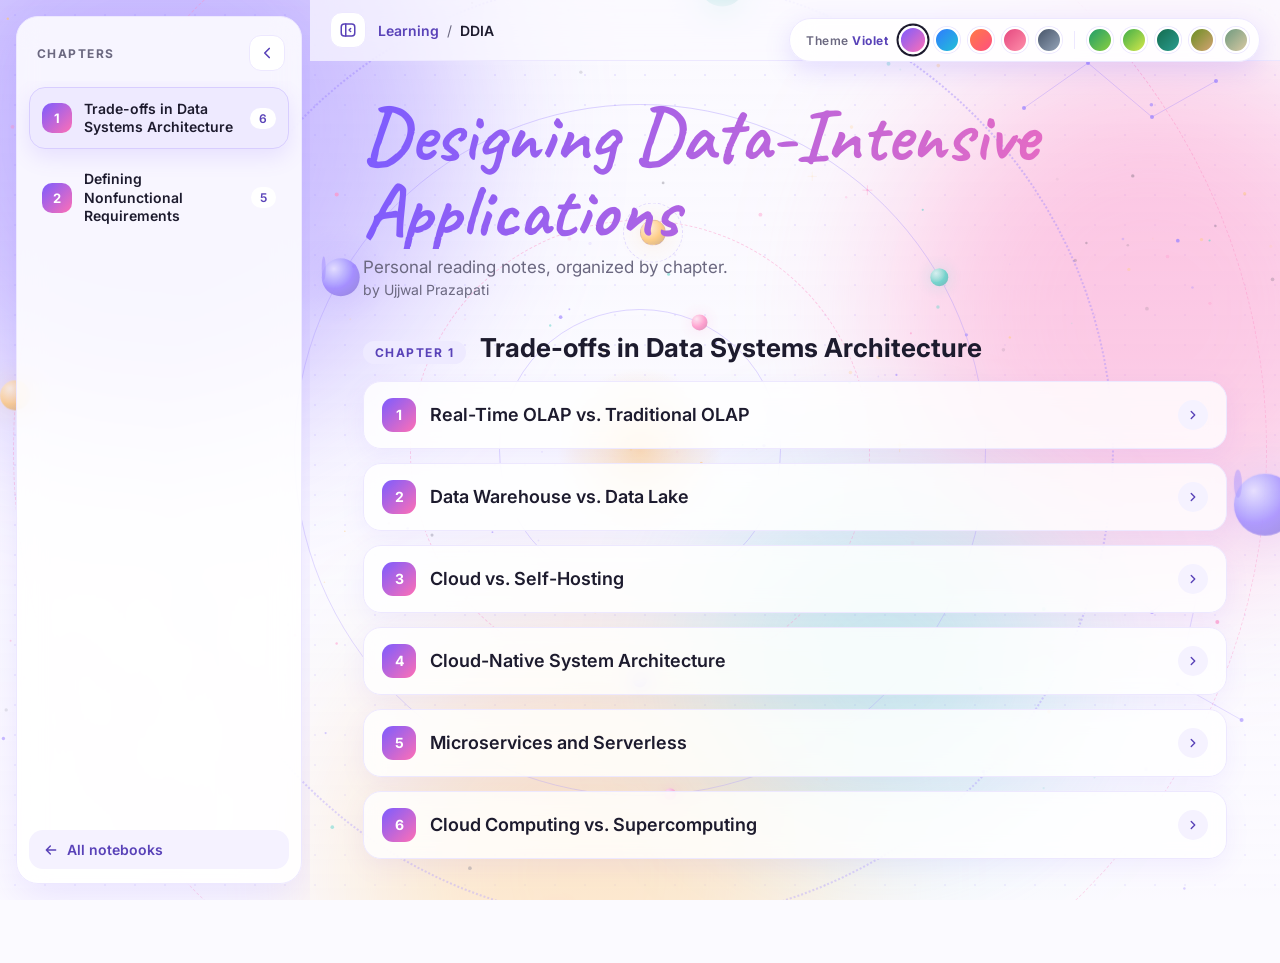
==== docs/ddia/index.html @ b5e95893 "Space background, themed notes pages, collapsible sidebar" ====
<!DOCTYPE html>
<html lang="en" data-theme="violet">
<head>
<meta charset="UTF-8">
<meta name="viewport" content="width=device-width, initial-scale=1">
<meta name="color-scheme" content="light">
<title>Designing Data-Intensive Applications</title>
<link rel="preconnect" href="https://fonts.googleapis.com">
<link rel="preconnect" href="https://fonts.gstatic.com" crossorigin>
<link rel="stylesheet" href="https://fonts.googleapis.com/css2?family=Caveat:wght@700&family=IBM+Plex+Mono:wght@400;500;600&family=Inter:wght@400;500;600;700&family=Kalam:wght@300;400;700&family=Source+Serif+4:wght@400;500;600&family=Space+Grotesk:wght@400;500;600;700&display=swap">
<link rel="stylesheet" href="../assets/shared.css?v=3">
<script src="../assets/shared.js?v=3"></script>
<style>
  /* ---------- layout: collapsible sidebar + content ---------- */
  .app{--sbw:310px;display:grid;grid-template-columns:var(--sbw) minmax(0,1fr);min-height:100vh;
    transition:grid-template-columns .4s cubic-bezier(.2,.8,.2,1)}
  .app.collapsed{--sbw:0px}
  .sidebar{position:sticky;top:0;height:100vh;align-self:start;overflow:hidden;min-width:0;z-index:30}
  .sb-inner{width:310px;height:100%;padding:16px 8px 16px 16px;transition:opacity .25s}
  .app.collapsed .sb-inner{opacity:0}
  .sb-card{height:100%;display:flex;flex-direction:column;border-radius:22px;background:#ffffffd9;backdrop-filter:blur(14px);
    border:1px solid var(--line);box-shadow:0 14px 40px color-mix(in srgb,var(--a1) 14%,transparent);overflow:hidden}
  .sb-head{display:flex;align-items:center;justify-content:space-between;padding:18px 16px 10px 20px}
  .sb-title{font-size:12px;font-weight:700;letter-spacing:.12em;text-transform:uppercase;color:var(--muted)}
  .icon-btn{display:grid;place-items:center;width:36px;height:36px;border-radius:12px;border:1px solid var(--line);background:#fff;
    color:var(--a1-ink);cursor:pointer;transition:transform .2s,box-shadow .2s,background .2s}
  .icon-btn:hover{background:var(--tint);box-shadow:0 6px 16px color-mix(in srgb,var(--a1) 20%,transparent)}
  .icon-btn:active{transform:scale(.92)}
  .icon-btn:focus-visible{outline:3px solid var(--a1);outline-offset:2px}
  .icon-btn svg{width:18px;height:18px;transition:transform .35s}
  .app.collapsed #sbToggle svg{transform:scaleX(-1)}

  .chapter-nav{display:flex;flex-direction:column;gap:8px;padding:6px 12px;overflow-y:auto;flex:1}
  .chapter-link{display:flex;align-items:center;gap:12px;width:100%;text-align:left;font:inherit;padding:12px;border-radius:16px;cursor:pointer;
    border:1px solid transparent;background:transparent;color:var(--ink);transition:background .2s,transform .2s,border-color .2s,box-shadow .2s}
  .chapter-link:hover{background:var(--tint);transform:translateX(4px)}
  .chapter-link:focus-visible{outline:3px solid var(--a1);outline-offset:2px}
  .chapter-link.active{background:var(--tint2);border-color:color-mix(in srgb,var(--a1) 30%,white);
    box-shadow:0 8px 22px color-mix(in srgb,var(--a1) 14%,transparent)}
  .chapter-link .num{flex:none;width:30px;height:30px;border-radius:10px;display:grid;place-items:center;font-weight:700;font-size:13px;color:#fff;
    background:linear-gradient(135deg,var(--a1),var(--a2))}
  .chapter-link .name{flex:1;font-size:14px;font-weight:600;line-height:1.3}
  .chapter-link .count{flex:none;font-size:12px;font-weight:600;color:var(--a1-ink);background:#fff;border-radius:999px;padding:3px 9px}
  .home-link{display:flex;align-items:center;gap:8px;margin:8px 12px 14px;padding:11px 14px;border-radius:14px;text-decoration:none;
    font-size:14px;font-weight:600;color:var(--a1-ink);background:var(--tint);transition:background .2s,transform .2s}
  .home-link:hover{background:var(--tint2);transform:translateX(-3px)}
  .home-link svg{width:16px;height:16px}

  .content{min-width:0}
  .topbar{position:sticky;top:0;z-index:10;display:flex;align-items:center;gap:12px;padding:12px 20px;
    background:color-mix(in srgb,var(--bg) 70%,transparent);backdrop-filter:blur(12px);border-bottom:1px solid var(--line)}
  .crumbs{display:flex;align-items:center;gap:8px;font-size:14px;color:var(--muted)}
  .crumbs a{color:var(--a1-ink);font-weight:600;text-decoration:none}
  .crumbs a:hover{text-decoration:underline}
  .crumbs b{color:var(--ink);font-weight:600}

  .page{max-width:920px;margin:0 auto;padding:36px 28px 90px}
  .head h1{font-family:Caveat,cursive;font-weight:700;font-size:clamp(44px,6.4vw,76px);line-height:1;margin:0 0 8px;
    background:linear-gradient(100deg,var(--a1),var(--a2),var(--a3),var(--a1));background-size:300% 100%;
    -webkit-background-clip:text;background-clip:text;color:transparent;animation:shine 8s linear infinite}
  @keyframes shine{to{background-position:300% 0}}
  .head p{color:var(--muted);font-size:17px}
  .head .by{margin-top:4px;font-size:14px}

  /* ---------- chapters and notes ---------- */
  .chapter-panel{display:none}
  .chapter-panel.active{display:block;animation:rise .5s cubic-bezier(.2,.8,.2,1)}
  @keyframes rise{from{opacity:0;transform:translateY(16px)}}
  .chapter-head{display:flex;align-items:baseline;flex-wrap:wrap;gap:6px 14px;margin:34px 0 16px}
  .kicker{font-size:12px;font-weight:700;letter-spacing:.12em;text-transform:uppercase;color:var(--a1-ink);
    background:var(--tint2);border-radius:999px;padding:4px 12px}
  .chapter-head h2{font-size:clamp(20px,3vw,26px);line-height:1.25}
  .note{margin-bottom:14px}
  .note-toggle{display:flex;align-items:center;gap:14px;width:100%;text-align:left;font:inherit;padding:16px 18px;cursor:pointer;
    border-radius:18px;border:1px solid var(--line);background:var(--card);backdrop-filter:blur(10px);color:var(--ink);
    box-shadow:0 8px 24px color-mix(in srgb,var(--a1) 8%,transparent);
    transition:transform .25s cubic-bezier(.2,.8,.2,1),box-shadow .25s,border-color .25s}
  .note-toggle:hover{transform:translateY(-3px);border-color:color-mix(in srgb,var(--a1) 38%,white);
    box-shadow:0 18px 40px color-mix(in srgb,var(--a1) 18%,transparent)}
  .note-toggle:focus-visible{outline:3px solid var(--a1);outline-offset:3px}
  .note.expanded .note-toggle{border-color:color-mix(in srgb,var(--a1) 45%,white)}
  .note-num{flex:none;width:34px;height:34px;border-radius:11px;display:grid;place-items:center;font-weight:700;font-size:14px;color:#fff;
    background:linear-gradient(135deg,var(--a1),var(--a2));transition:transform .35s}
  .note-toggle:hover .note-num{transform:rotate(-8deg) scale(1.08)}
  .note-label{flex:1;font-size:18px;font-weight:600;line-height:1.3}
  .chev{flex:none;display:grid;place-items:center;width:30px;height:30px;border-radius:50%;background:var(--tint);color:var(--a1-ink);transition:transform .35s,background .2s}
  .chev svg{width:14px;height:14px}
  .note.expanded .chev{transform:rotate(90deg);background:var(--tint2)}

  .note-wrap{display:grid;grid-template-rows:0fr;transition:grid-template-rows .45s cubic-bezier(.2,.8,.2,1)}
  .note.expanded .note-wrap{grid-template-rows:1fr}
  .note-inner{overflow:hidden;min-height:0;visibility:hidden;transition:visibility 0s linear .45s}
  .note.expanded .note-inner{visibility:visible;transition-delay:0s}
  .note-host{margin:12px 2px 6px;border-radius:18px;overflow:hidden;border:1px solid var(--line);
    box-shadow:0 18px 44px color-mix(in srgb,var(--a1) 14%,transparent);
    /* the notes read these; outer values override each note's own :host defaults */
    --note-paper:color-mix(in srgb,var(--a1) 4%,#fffdf8);
    --note-rule:color-mix(in srgb,var(--a1) 13%,#fff);
    --note-heading:var(--a1-ink);
    --paper:var(--note-paper);--card:#fff;--ink:#1d1b2e;--ink-soft:#6b6880;
    --rule:color-mix(in srgb,var(--a1) 20%,#fff);--grid:color-mix(in srgb,var(--a1) 10%,#fff);--code-bg:color-mix(in srgb,var(--a1) 7%,#fff)}
  .state{color:var(--muted);padding:26px;text-align:center;font-size:14px}

  /* ---------- small screens: sidebar becomes a drawer ---------- */
  .backdrop{display:none}
  @media (max-width:860px){
    .app{grid-template-columns:minmax(0,1fr)}
    .sidebar{position:fixed;left:0;top:0;width:min(310px,88vw);transform:translateX(0);transition:transform .35s cubic-bezier(.2,.8,.2,1)}
    .sb-inner{width:100%}
    .app.collapsed .sidebar{transform:translateX(-105%)}
    .app.collapsed .sb-inner{opacity:1}
    .backdrop{display:block;position:fixed;inset:0;z-index:25;background:#1d1b2e44;backdrop-filter:blur(2px);opacity:0;pointer-events:none;transition:opacity .3s}
    .app:not(.collapsed) ~ .backdrop{opacity:1;pointer-events:auto}
    .page{padding:26px 16px 80px}
  }
  @media (max-width:520px){.content{padding-top:92px}}
</style>
</head>
<body>
<div class="app collapsed" id="app">
  <aside class="sidebar" id="sidebar" aria-label="Chapters">
    <div class="sb-inner">
      <div class="sb-card">
        <div class="sb-head">
          <span class="sb-title">Chapters</span>
          <button type="button" class="icon-btn" id="sbClose" aria-label="Collapse sidebar" title="Collapse sidebar">
            <svg viewBox="0 0 24 24" fill="none" stroke="currentColor" stroke-width="2.2" stroke-linecap="round" stroke-linejoin="round" aria-hidden="true"><path d="M15 6l-6 6 6 6"/></svg>
          </button>
        </div>
        <nav class="chapter-nav" id="chapterNav" aria-label="Chapter list"></nav>
        <a class="home-link" href="../">
          <svg viewBox="0 0 24 24" fill="none" stroke="currentColor" stroke-width="2.2" stroke-linecap="round" stroke-linejoin="round" aria-hidden="true"><path d="M19 12H5M11 6l-6 6 6 6"/></svg>
          All notebooks
        </a>
      </div>
    </div>
  </aside>

  <div class="content">
    <div class="topbar">
      <button type="button" class="icon-btn" id="sbToggle" aria-controls="sidebar" aria-expanded="false" aria-label="Toggle chapters sidebar" title="Toggle sidebar ( [ )">
        <svg viewBox="0 0 24 24" fill="none" stroke="currentColor" stroke-width="2" stroke-linecap="round" stroke-linejoin="round" aria-hidden="true"><rect x="3" y="4" width="18" height="16" rx="4"/><path d="M9 4v16"/><path d="M15.5 10l-2 2 2 2"/></svg>
      </button>
      <div class="crumbs"><a href="../">Learning</a><span aria-hidden="true">/</span><b>DDIA</b></div>
    </div>
    <div class="page">
      <header class="head">
        <h1 id="bookTitle">Designing Data-Intensive Applications</h1>
        <p id="bookSub"></p>
        <p class="by" id="bookBy"></p>
      </header>
      <main id="panels"><div class="state">Loading notes...</div></main>
    </div>
  </div>
  <div class="backdrop" id="backdrop"></div>
</div>

<script>
  var $ = function (id) { return document.getElementById(id); };
  var app = $('app'), sidebar = $('sidebar'), toggleBtn = $('sbToggle');
  var mobile = window.matchMedia('(max-width: 860px)');

  // ---- Sidebar open / close ----
  function setCollapsed(c, persist) {
    app.classList.toggle('collapsed', c);
    toggleBtn.setAttribute('aria-expanded', String(!c));
    sidebar.inert = c;
    if (persist && !mobile.matches) { try { localStorage.setItem('ddia-sidebar', c ? 'closed' : 'open'); } catch (e) {} }
  }
  function initSidebar() {
    var saved = null; try { saved = localStorage.getItem('ddia-sidebar'); } catch (e) {}
    setCollapsed(mobile.matches ? true : saved === 'closed', false);
  }
  toggleBtn.addEventListener('click', function () { setCollapsed(!app.classList.contains('collapsed'), true); });
  $('sbClose').addEventListener('click', function () { setCollapsed(true, true); toggleBtn.focus(); });
  $('backdrop').addEventListener('click', function () { setCollapsed(true, false); });
  document.addEventListener('keydown', function (e) {
    var tag = (e.target.tagName || '').toLowerCase();
    if (tag === 'input' || tag === 'textarea') return;
    if (e.key === '[') setCollapsed(!app.classList.contains('collapsed'), true);
    if (e.key === 'Escape' && mobile.matches) setCollapsed(true, false);
  });
  (mobile.addEventListener ? mobile.addEventListener('change', initSidebar) : mobile.addListener(initSidebar));
  initSidebar();

  // ---- Build the page from notes.json ----
  var CHEV = '<svg viewBox="0 0 24 24" fill="none" stroke="currentColor" stroke-width="2.4" stroke-linecap="round" stroke-linejoin="round" aria-hidden="true"><path d="M9 6l6 6-6 6"/></svg>';
  function esc(s) { return String(s).replace(/[&<>"]/g, function (c) { return { '&': '&amp;', '<': '&lt;', '>': '&gt;', '"': '&quot;' }[c]; }); }

  function loadNote(host, file) {
    if (host.dataset.loaded) return;
    host.dataset.loaded = '1';
    host.innerHTML = '<div class="state">Loading...</div>';
    fetch(file).then(function (r) { if (!r.ok) throw 0; return r.text(); }).then(function (html) {
      host.innerHTML = '';
      var root = host.attachShadow ? host.attachShadow({ mode: 'open' }) : host;
      root.innerHTML = html;
    }).catch(function () { host.dataset.loaded = ''; host.innerHTML = '<div class="state">Could not load this note. Please try again.</div>'; });
  }

  function showChapter(ci) {
    document.querySelectorAll('.chapter-link').forEach(function (l) { l.classList.toggle('active', l.dataset.chapter === String(ci)); });
    document.querySelectorAll('.chapter-panel').forEach(function (p) { p.classList.toggle('active', p.dataset.chapter === String(ci)); });
  }
  function setExpanded(section, on) {
    section.classList.toggle('expanded', on);
    var btn = section.querySelector('.note-toggle');
    btn.setAttribute('aria-expanded', String(on));
    if (on) loadNote(section.querySelector('.note-host'), section.dataset.file);
  }

  fetch('notes.json').then(function (r) { return r.json(); }).then(function (data) {
    $('bookTitle').textContent = data.title;
    $('bookSub').textContent = data.subtitle || '';
    $('bookBy').textContent = data.byline || '';
    document.title = data.title;

    var nav = '', panels = '', gi = 0;
    data.chapters.forEach(function (ch, ci) {
      var m = ch.title.match(/^Chapter\s+(\d+)\.?\s*(.*)$/i);
      var numLabel = m ? m[1] : String(ci + 1), name = m ? m[2] : ch.title;
      nav += '<button type="button" class="chapter-link' + (ci === 0 ? ' active' : '') + '" data-chapter="' + ci + '">' +
             '<span class="num">' + esc(numLabel) + '</span><span class="name">' + esc(name) + '</span>' +
             '<span class="count">' + ch.notes.length + '</span></button>';
      panels += '<section class="chapter-panel' + (ci === 0 ? ' active' : '') + '" data-chapter="' + ci + '">' +
                '<div class="chapter-head"><span class="kicker">Chapter ' + esc(numLabel) + '</span><h2>' + esc(name) + '</h2></div>';
      ch.notes.forEach(function (n, ni) {
        panels += '<section class="note" id="n' + gi + '" data-file="' + esc(n.file) + '" data-chapter="' + ci + '">' +
          '<button type="button" class="note-toggle" aria-expanded="false" aria-controls="wrap' + gi + '">' +
          '<span class="note-num">' + (ni + 1) + '</span><span class="note-label">' + esc(n.title) + '</span>' +
          '<span class="chev">' + CHEV + '</span></button>' +
          '<div class="note-wrap" id="wrap' + gi + '"><div class="note-inner"><div class="note-host"></div></div></div></section>';
        gi++;
      });
      panels += '</section>';
    });
    $('chapterNav').innerHTML = nav;
    $('panels').innerHTML = panels;

    document.querySelectorAll('.chapter-link').forEach(function (l) {
      l.addEventListener('click', function () {
        showChapter(l.dataset.chapter);
        window.scrollTo({ top: 0, behavior: 'smooth' });
        if (mobile.matches) setCollapsed(true, false);
      });
    });
    document.querySelectorAll('.note').forEach(function (section) {
      section.querySelector('.note-toggle').addEventListener('click', function () {
        var on = !section.classList.contains('expanded');
        setExpanded(section, on);
        if (on && history.replaceState) history.replaceState(null, '', '#' + section.id);
      });
    });

    // open a note from the URL, e.g. ddia/#n3
    var target = location.hash && document.getElementById(location.hash.slice(1));
    if (target && target.classList.contains('note')) {
      showChapter(target.dataset.chapter);
      setExpanded(target, true);
      setTimeout(function () { target.scrollIntoView({ behavior: 'smooth', block: 'start' }); }, 350);
    }
  }).catch(function () {
    $('panels').innerHTML = '<div class="state">Could not load the notes list. Please refresh.</div>';
  });
</script>
</body>
</html>
---- docs/assets/shared.css ----
/* Shared by the landing page and the notes pages: themes, space background, theme picker. */

/* The four theme colors are registered so changing them animates smoothly */
@property --a1{syntax:'<color>';inherits:true;initial-value:#7c5cff}
@property --a2{syntax:'<color>';inherits:true;initial-value:#ff6fb5}
@property --a3{syntax:'<color>';inherits:true;initial-value:#ffb84d}
@property --a4{syntax:'<color>';inherits:true;initial-value:#2ec4b6}

:root{
  color-scheme: light;
  --a1:#7c5cff; --a2:#ff6fb5; --a3:#ffb84d; --a4:#2ec4b6;
  transition:--a1 .45s ease,--a2 .45s ease,--a3 .45s ease,--a4 .45s ease;
}
html[data-theme="ocean"]   {--a1:#2f7bff;--a2:#22c1d6;--a3:#7c8cff;--a4:#5ee0b0}
html[data-theme="sunset"]  {--a1:#ff7a45;--a2:#ff4f81;--a3:#ffc233;--a4:#b86bff}
html[data-theme="rose"]    {--a1:#e5487f;--a2:#ff8fab;--a3:#a855f7;--a4:#ffb347}
html[data-theme="graphite"]{--a1:#475569;--a2:#94a3b8;--a3:#64748b;--a4:#cbd5e1}
/* nature greens */
html[data-theme="forest"]  {--a1:#1f9d6b;--a2:#8bcf3f;--a3:#17b3a3;--a4:#f2b84b}
html[data-theme="meadow"]  {--a1:#3fae49;--a2:#a8d93f;--a3:#ffd94d;--a4:#6bd1c0}
html[data-theme="pine"]    {--a1:#146c4f;--a2:#2a9d8f;--a3:#7fb069;--a4:#c9a86a}
html[data-theme="moss"]    {--a1:#6b8e23;--a2:#b5c94a;--a3:#d4a373;--a4:#7fb685}
html[data-theme="sage"]    {--a1:#6f9a7f;--a2:#a8c3a0;--a3:#d9c9a3;--a4:#8fb8b0}

:root{
  --ink:#1d1b2e; --muted:#6b6880;
  --a1-ink:color-mix(in srgb,var(--a1) 72%,black);
  --bg:color-mix(in srgb,var(--a1) 3%,white);
  --line:color-mix(in srgb,var(--a1) 14%,white);
  --tint:color-mix(in srgb,var(--a1) 8%,white);
  --tint2:color-mix(in srgb,var(--a1) 13%,white);
  --card:#ffffffcc;
}
*{box-sizing:border-box;margin:0}
html{scroll-behavior:smooth}
body{font-family:Inter,system-ui,sans-serif;color:var(--ink);background:var(--bg);min-height:100vh;overflow-x:hidden;position:relative}

/* ---------- space background ---------- */
.space{position:fixed;inset:0;z-index:-1;overflow:hidden;pointer-events:none;
  background-image:radial-gradient(color-mix(in srgb,var(--a1) 18%,white) 1px,transparent 1px);background-size:30px 30px}
.space .blob{position:absolute;border-radius:50%;filter:blur(80px);opacity:.5;will-change:transform}
.space .b1{width:48vw;height:48vw;left:-12vw;top:-14vw;background:var(--a1);animation:drift1 20s ease-in-out infinite alternate}
.space .b2{width:40vw;height:40vw;right:-10vw;top:6vh;background:var(--a2);animation:drift2 24s ease-in-out infinite alternate}
.space .b3{width:36vw;height:36vw;left:28vw;bottom:-16vw;background:var(--a3);animation:drift3 22s ease-in-out infinite alternate}
.space .b4{width:26vw;height:26vw;right:18vw;bottom:8vh;background:var(--a4);opacity:.38;animation:drift1 27s ease-in-out infinite alternate-reverse}
@keyframes drift1{to{transform:translate(8vw,6vh) scale(1.15)}}
@keyframes drift2{to{transform:translate(-9vw,10vh) scale(.9)}}
@keyframes drift3{to{transform:translate(-6vw,-9vh) scale(1.2)}}
.space .veil{position:absolute;inset:0;background:linear-gradient(color-mix(in srgb,var(--bg) 22%,transparent),color-mix(in srgb,var(--bg) 46%,transparent))}
.space canvas{position:absolute;inset:0;width:100%;height:100%}

/* big orbiting solar system, centered behind the page */
.cosmos{--s:max(100vw,100vh);position:absolute;left:50%;top:50%;width:var(--s);height:var(--s);
  margin:calc(var(--s)/-2) 0 0 calc(var(--s)/-2);will-change:transform}
.cosmos *{position:absolute}
.cosmos .sun{left:50%;top:50%;width:calc(var(--s)*.13);height:calc(var(--s)*.13);margin:calc(var(--s)*-.065);border-radius:50%;
  background:radial-gradient(circle,color-mix(in srgb,var(--a3) 65%,white) 0,color-mix(in srgb,var(--a3) 30%,transparent) 30%,transparent 70%);
  animation:breathe 8s ease-in-out infinite}
.cosmos .sun::after{content:"";left:36%;top:36%;width:28%;height:28%;border-radius:50%;
  background:radial-gradient(circle at 35% 30%,#fff,var(--a3) 55%,var(--a2));box-shadow:0 0 40px color-mix(in srgb,var(--a3) 70%,transparent)}
@keyframes breathe{50%{transform:scale(1.14);opacity:.8}}
@keyframes spin{to{transform:rotate(360deg)}}

.cosmos .ring{--rad:calc(var(--s)*var(--k));left:50%;top:50%;width:calc(var(--rad)*2);height:calc(var(--rad)*2);
  margin:calc(var(--rad)*-1) 0 0 calc(var(--rad)*-1);border-radius:50%;
  border:1.5px solid color-mix(in srgb,var(--a1) 34%,transparent);animation:spin var(--dur) linear infinite}
.cosmos .ring.dash{border-style:dashed;border-color:color-mix(in srgb,var(--a2) 48%,transparent)}
.cosmos .ring.dots{border-style:dotted;border-width:2px;border-color:color-mix(in srgb,var(--a1) 42%,transparent)}
.cosmos .ring.rev{animation-direction:reverse}

.cosmos .n{left:50%;top:50%;width:0;height:0;transform:rotate(var(--a)) translateY(calc(var(--rad)*-1))}
.cosmos .pl{left:calc(var(--sz)/-2);top:calc(var(--sz)/-2);width:var(--sz);height:var(--sz);border-radius:50%;
  rotate:calc(var(--a)*-1);animation:spin var(--dur) linear infinite reverse;
  background:radial-gradient(circle at 32% 28%,color-mix(in srgb,var(--c) 28%,#fff) 0,var(--c) 52%,color-mix(in srgb,var(--c) 68%,#2a2540) 100%);
  box-shadow:0 0 calc(var(--sz)*.9) color-mix(in srgb,var(--c) 32%,transparent);opacity:.92}
.cosmos .ring.rev .pl{animation-direction:normal}
.cosmos .pl.sat::after{content:"";left:-55%;top:32%;width:210%;height:36%;border-radius:50%;rotate:-18deg;
  border:max(2px,calc(var(--sz)*.07)) solid color-mix(in srgb,var(--c) 50%,transparent)}
.cosmos .pl.hollow{background:transparent;box-shadow:none;border:2px solid color-mix(in srgb,var(--c) 70%,transparent);opacity:.8}
.cosmos .moon{inset:-75%;border-radius:50%;border:1px dashed color-mix(in srgb,var(--a1) 30%,transparent);animation:spin 11s linear infinite}
.cosmos .moon::after{content:"";left:50%;top:0;width:calc(var(--sz)*.3);height:calc(var(--sz)*.3);margin:calc(var(--sz)*-.15) 0 0 calc(var(--sz)*-.15);
  border-radius:50%;background:var(--a1);box-shadow:0 0 12px color-mix(in srgb,var(--a1) 60%,transparent)}

/* ---------- theme picker ---------- */
.themes{position:fixed;top:18px;right:20px;z-index:40;display:flex;align-items:center;gap:12px;padding:8px 10px 8px 16px;
  background:#ffffffd9;backdrop-filter:blur(12px);border:1px solid var(--line);border-radius:999px;
  box-shadow:0 8px 26px color-mix(in srgb,var(--a1) 18%,transparent);animation:slideDown .8s cubic-bezier(.2,.8,.2,1) both .2s}
@keyframes slideDown{from{opacity:0;transform:translateY(-18px)}}
.themes-label{font-size:12px;font-weight:600;color:var(--muted);letter-spacing:.04em;min-width:58px}
.themes-label b{color:var(--a1-ink);font-weight:700}
.swatches{display:flex;align-items:center;gap:8px}
.sw-sep{width:1px;height:18px;background:var(--line);margin:0 4px}
.swatch{--s1:#7c5cff;--s2:#ff6fb5;width:26px;height:26px;border-radius:50%;border:2px solid #fff;cursor:pointer;padding:0;
  background:linear-gradient(135deg,var(--s1),var(--s2));box-shadow:0 0 0 1px var(--line);
  transition:transform .2s cubic-bezier(.2,.8,.2,1),box-shadow .2s}
.swatch:hover{transform:scale(1.18)}
.swatch:focus-visible{outline:3px solid var(--a1);outline-offset:3px}
.swatch[aria-checked="true"]{box-shadow:0 0 0 2px var(--ink);transform:scale(1.1)}
@media (max-width:900px){.themes{flex-wrap:wrap;justify-content:center;border-radius:22px;max-width:calc(100vw - 24px)}}
@media (max-width:520px){
  .themes{position:absolute;left:12px;right:12px;top:12px;justify-content:center;padding:8px 12px;animation:none}
  .themes-label{display:none}
  .swatches{flex-wrap:wrap;justify-content:center;gap:6px}
  .swatch{width:24px;height:24px}
}

/* ---------- shared bits ---------- */
.reveal{opacity:0;transform:translateY(26px);transition:opacity .7s ease,transform .7s cubic-bezier(.2,.8,.2,1)}
.reveal.in{opacity:1;transform:none}
@media (prefers-reduced-motion:reduce){
  *,*::before,*::after{animation:none!important;transition:none!important}
  .reveal{opacity:1;transform:none}
}
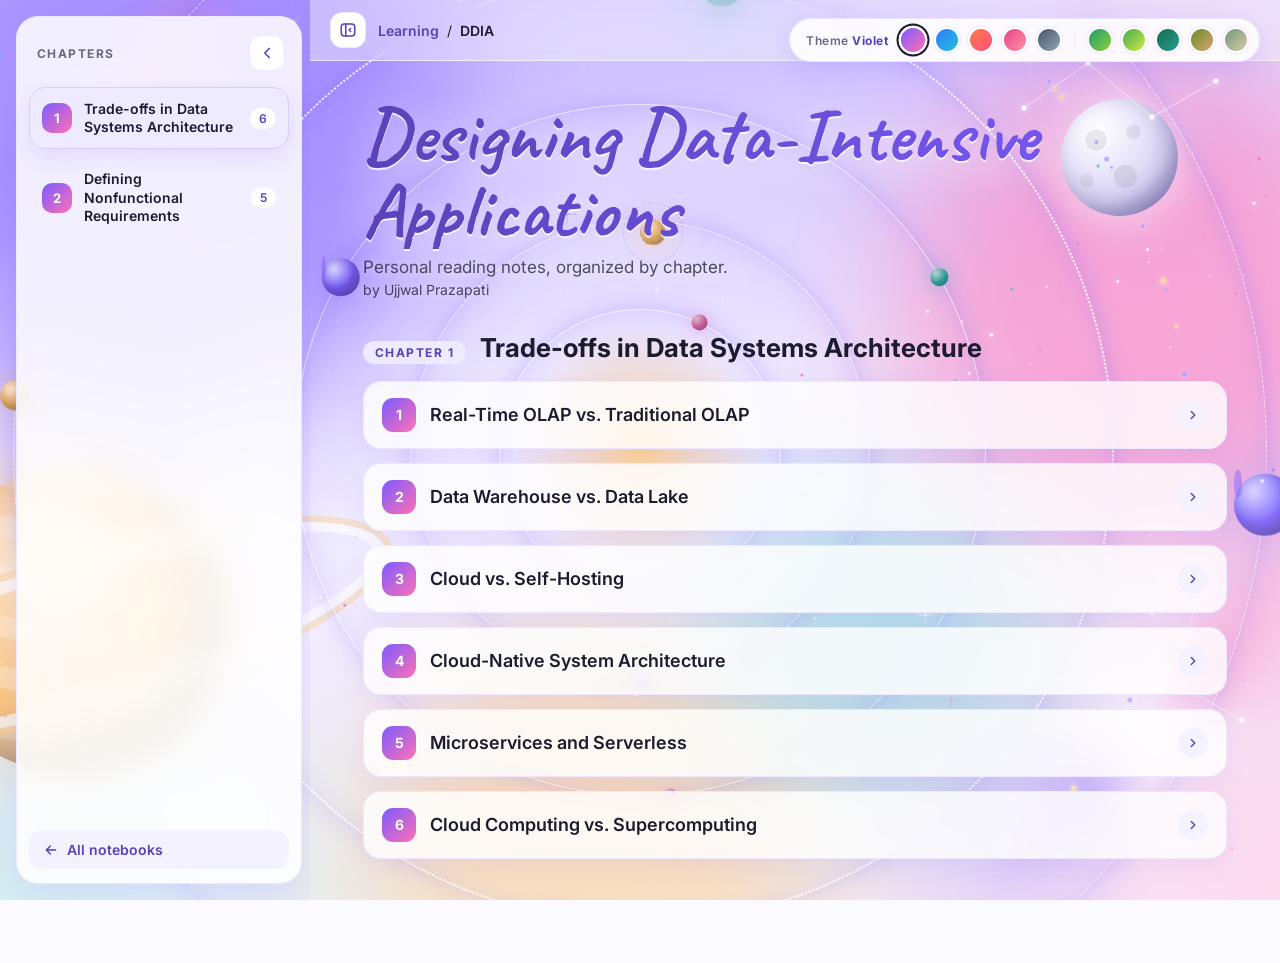
==== commit 43a34e9f: "Stronger space scene: tinted sky, galaxies, planets, belt, brighter stars" ====
--- a/docs/ddia/index.html
+++ b/docs/ddia/index.html
@@ -8,8 +8,8 @@
 <link rel="preconnect" href="https://fonts.googleapis.com">
 <link rel="preconnect" href="https://fonts.gstatic.com" crossorigin>
 <link rel="stylesheet" href="https://fonts.googleapis.com/css2?family=Caveat:wght@700&family=IBM+Plex+Mono:wght@400;500;600&family=Inter:wght@400;500;600;700&family=Kalam:wght@300;400;700&family=Source+Serif+4:wght@400;500;600&family=Space+Grotesk:wght@400;500;600;700&display=swap">
-<link rel="stylesheet" href="../assets/shared.css?v=3">
-<script src="../assets/shared.js?v=3"></script>
+<link rel="stylesheet" href="../assets/shared.css?v=4">
+<script src="../assets/shared.js?v=4"></script>
 <style>
   /* ---------- layout: collapsible sidebar + content ---------- */
   .app{--sbw:310px;display:grid;grid-template-columns:var(--sbw) minmax(0,1fr);min-height:100vh;
@@ -48,18 +48,19 @@
 
   .content{min-width:0}
   .topbar{position:sticky;top:0;z-index:10;display:flex;align-items:center;gap:12px;padding:12px 20px;
-    background:color-mix(in srgb,var(--bg) 70%,transparent);backdrop-filter:blur(12px);border-bottom:1px solid var(--line)}
-  .crumbs{display:flex;align-items:center;gap:8px;font-size:14px;color:var(--muted)}
+    background:#ffffff66;backdrop-filter:blur(12px);border-bottom:1px solid #ffffffa0}
+  .crumbs{display:flex;align-items:center;gap:8px;font-size:14px;color:var(--ink)}
   .crumbs a{color:var(--a1-ink);font-weight:600;text-decoration:none}
   .crumbs a:hover{text-decoration:underline}
   .crumbs b{color:var(--ink);font-weight:600}
 
   .page{max-width:920px;margin:0 auto;padding:36px 28px 90px}
   .head h1{font-family:Caveat,cursive;font-weight:700;font-size:clamp(44px,6.4vw,76px);line-height:1;margin:0 0 8px;
-    background:linear-gradient(100deg,var(--a1),var(--a2),var(--a3),var(--a1));background-size:300% 100%;
-    -webkit-background-clip:text;background-clip:text;color:transparent;animation:shine 8s linear infinite}
+    background:linear-gradient(100deg,var(--a1-ink),var(--a1),var(--a2),var(--a1-ink));background-size:300% 100%;
+    -webkit-background-clip:text;background-clip:text;color:transparent;animation:shine 8s linear infinite;
+    filter:drop-shadow(0 2px 0 #ffffffcc) drop-shadow(0 6px 22px #ffffff99)}
   @keyframes shine{to{background-position:300% 0}}
-  .head p{color:var(--muted);font-size:17px}
+  .head p{color:color-mix(in srgb,var(--ink) 78%,transparent);font-size:17px;text-shadow:0 1px 12px #ffffffaa}
   .head .by{margin-top:4px;font-size:14px}
 
   /* ---------- chapters and notes ---------- */
--- a/docs/assets/shared.css
+++ b/docs/assets/shared.css
@@ -37,8 +37,12 @@
 
 /* ---------- space background ---------- */
 .space{position:fixed;inset:0;z-index:-1;overflow:hidden;pointer-events:none;
-  background-image:radial-gradient(color-mix(in srgb,var(--a1) 18%,white) 1px,transparent 1px);background-size:30px 30px}
-.space .blob{position:absolute;border-radius:50%;filter:blur(80px);opacity:.5;will-change:transform}
+  background:
+    radial-gradient(120% 75% at 50% -5%,color-mix(in srgb,var(--a1) 46%,white) 0,transparent 62%),
+    radial-gradient(85% 70% at 105% 100%,color-mix(in srgb,var(--a2) 40%,white) 0,transparent 62%),
+    radial-gradient(75% 60% at -5% 105%,color-mix(in srgb,var(--a4) 34%,white) 0,transparent 62%),
+    color-mix(in srgb,var(--a1) 14%,white)}
+.space .blob{position:absolute;border-radius:50%;filter:blur(70px);opacity:.55;will-change:transform}
 .space .b1{width:48vw;height:48vw;left:-12vw;top:-14vw;background:var(--a1);animation:drift1 20s ease-in-out infinite alternate}
 .space .b2{width:40vw;height:40vw;right:-10vw;top:6vh;background:var(--a2);animation:drift2 24s ease-in-out infinite alternate}
 .space .b3{width:36vw;height:36vw;left:28vw;bottom:-16vw;background:var(--a3);animation:drift3 22s ease-in-out infinite alternate}
@@ -46,14 +50,14 @@
 @keyframes drift1{to{transform:translate(8vw,6vh) scale(1.15)}}
 @keyframes drift2{to{transform:translate(-9vw,10vh) scale(.9)}}
 @keyframes drift3{to{transform:translate(-6vw,-9vh) scale(1.2)}}
-.space .veil{position:absolute;inset:0;background:linear-gradient(color-mix(in srgb,var(--bg) 22%,transparent),color-mix(in srgb,var(--bg) 46%,transparent))}
+.space .veil{position:absolute;inset:0;background:linear-gradient(transparent 40%,color-mix(in srgb,var(--bg) 38%,transparent))}
 .space canvas{position:absolute;inset:0;width:100%;height:100%}
 
 /* big orbiting solar system, centered behind the page */
 .cosmos{--s:max(100vw,100vh);position:absolute;left:50%;top:50%;width:var(--s);height:var(--s);
   margin:calc(var(--s)/-2) 0 0 calc(var(--s)/-2);will-change:transform}
 .cosmos *{position:absolute}
-.cosmos .sun{left:50%;top:50%;width:calc(var(--s)*.13);height:calc(var(--s)*.13);margin:calc(var(--s)*-.065);border-radius:50%;
+.cosmos .sun{left:50%;top:50%;width:calc(var(--s)*.2);height:calc(var(--s)*.2);margin:calc(var(--s)*-.1);border-radius:50%;
   background:radial-gradient(circle,color-mix(in srgb,var(--a3) 65%,white) 0,color-mix(in srgb,var(--a3) 30%,transparent) 30%,transparent 70%);
   animation:breathe 8s ease-in-out infinite}
 .cosmos .sun::after{content:"";left:36%;top:36%;width:28%;height:28%;border-radius:50%;
@@ -63,20 +67,23 @@
 
 .cosmos .ring{--rad:calc(var(--s)*var(--k));left:50%;top:50%;width:calc(var(--rad)*2);height:calc(var(--rad)*2);
   margin:calc(var(--rad)*-1) 0 0 calc(var(--rad)*-1);border-radius:50%;
-  border:1.5px solid color-mix(in srgb,var(--a1) 34%,transparent);animation:spin var(--dur) linear infinite}
-.cosmos .ring.dash{border-style:dashed;border-color:color-mix(in srgb,var(--a2) 48%,transparent)}
-.cosmos .ring.dots{border-style:dotted;border-width:2px;border-color:color-mix(in srgb,var(--a1) 42%,transparent)}
+  border:1.5px solid #ffffff99;box-shadow:0 0 22px color-mix(in srgb,var(--a1) 30%,transparent),inset 0 0 22px color-mix(in srgb,var(--a1) 18%,transparent);animation:spin var(--dur) linear infinite}
+.cosmos .ring.dash{border-style:dashed;border-color:#ffffffb3}
+.cosmos .ring.dots{border-style:dotted;border-width:2.5px;border-color:#ffffffd9}
+.cosmos .ring.belt{border:0;box-shadow:none}
 .cosmos .ring.rev{animation-direction:reverse}
 
 .cosmos .n{left:50%;top:50%;width:0;height:0;transform:rotate(var(--a)) translateY(calc(var(--rad)*-1))}
 .cosmos .pl{left:calc(var(--sz)/-2);top:calc(var(--sz)/-2);width:var(--sz);height:var(--sz);border-radius:50%;
   rotate:calc(var(--a)*-1);animation:spin var(--dur) linear infinite reverse;
   background:radial-gradient(circle at 32% 28%,color-mix(in srgb,var(--c) 28%,#fff) 0,var(--c) 52%,color-mix(in srgb,var(--c) 68%,#2a2540) 100%);
-  box-shadow:0 0 calc(var(--sz)*.9) color-mix(in srgb,var(--c) 32%,transparent);opacity:.92}
+  box-shadow:0 0 calc(var(--sz)*1.1) color-mix(in srgb,var(--c) 45%,transparent),inset -4px -6px 14px #2a254055;opacity:1}
 .cosmos .ring.rev .pl{animation-direction:normal}
 .cosmos .pl.sat::after{content:"";left:-55%;top:32%;width:210%;height:36%;border-radius:50%;rotate:-18deg;
   border:max(2px,calc(var(--sz)*.07)) solid color-mix(in srgb,var(--c) 50%,transparent)}
-.cosmos .pl.hollow{background:transparent;box-shadow:none;border:2px solid color-mix(in srgb,var(--c) 70%,transparent);opacity:.8}
+.cosmos .pl.hollow{background:transparent;box-shadow:none;border:2px solid #fffffff0;opacity:.9}
+.cosmos .pl.rock{background:color-mix(in srgb,var(--c) 55%,#fff);box-shadow:0 0 6px #ffffffa0;opacity:.9}
+.cosmos .pl.banded::before{content:"";inset:0;border-radius:50%;background:repeating-linear-gradient(12deg,#ffffff47 0 7%,transparent 7% 15%)}
 .cosmos .moon{inset:-75%;border-radius:50%;border:1px dashed color-mix(in srgb,var(--a1) 30%,transparent);animation:spin 11s linear infinite}
 .cosmos .moon::after{content:"";left:50%;top:0;width:calc(var(--sz)*.3);height:calc(var(--sz)*.3);margin:calc(var(--sz)*-.15) 0 0 calc(var(--sz)*-.15);
   border-radius:50%;background:var(--a1);box-shadow:0 0 12px color-mix(in srgb,var(--a1) 60%,transparent)}
@@ -111,3 +118,26 @@
   *,*::before,*::after{animation:none!important;transition:none!important}
   .reveal{opacity:1;transform:none}
 }
+
+/* ---------- big space scenery ---------- */
+.space .galaxy{position:absolute;border-radius:50%;filter:blur(10px);animation:spin 150s linear infinite;
+  background:conic-gradient(from 0deg,transparent 0 5%,color-mix(in srgb,var(--a2) 85%,#fff) 12%,transparent 26%,transparent 50%,color-mix(in srgb,var(--a1) 80%,#fff) 62%,transparent 78%);
+  -webkit-mask:radial-gradient(circle,#000 0,#000 8%,transparent 66%);mask:radial-gradient(circle,#000 0,#000 8%,transparent 66%);opacity:.8}
+.space .galaxy::after{content:"";position:absolute;left:38%;top:38%;width:24%;height:24%;border-radius:50%;
+  background:radial-gradient(circle,#fff 0,#ffffffb0 25%,transparent 70%)}
+.space .g1{width:78vmin;height:78vmin;right:-24vmin;bottom:-20vmin}
+.space .g2{width:46vmin;height:46vmin;left:-12vmin;top:-10vmin;animation-direction:reverse;animation-duration:110s;opacity:.65}
+
+.space .giant{position:absolute;left:-9vmin;bottom:14vh;width:34vmin;height:34vmin;border-radius:50%;
+  background:repeating-linear-gradient(10deg,#ffffff40 0 6%,transparent 6% 14%),
+    radial-gradient(circle at 32% 28%,color-mix(in srgb,var(--a3) 35%,#fff) 0,var(--a3) 52%,color-mix(in srgb,var(--a3) 62%,#2a2540) 100%);
+  box-shadow:0 0 70px color-mix(in srgb,var(--a3) 50%,transparent),inset -18px -22px 50px #2a254066;animation:floaty 15s ease-in-out infinite}
+.space .giant::after{content:"";position:absolute;left:-48%;top:30%;width:196%;height:40%;border-radius:50%;rotate:-16deg;
+  border:clamp(6px,1.4vmin,16px) solid #ffffffaa;box-shadow:0 0 0 clamp(4px,.9vmin,10px) color-mix(in srgb,var(--a3) 30%,transparent),0 0 40px #ffffff80}
+.space .lune{position:absolute;right:8vw;top:11vh;width:13vmin;height:13vmin;border-radius:50%;
+  background:radial-gradient(circle at 30% 35%,#00000014 0 9%,transparent 10%),radial-gradient(circle at 62% 28%,#00000012 0 6%,transparent 7%),
+    radial-gradient(circle at 55% 66%,#00000014 0 11%,transparent 12%),radial-gradient(circle at 22% 70%,#0000000f 0 5%,transparent 6%),
+    radial-gradient(circle at 32% 28%,#fff,color-mix(in srgb,var(--a1) 14%,#e9e6f5) 60%,color-mix(in srgb,var(--a1) 40%,#8a85a8));
+  box-shadow:0 0 50px #ffffffb0,inset -8px -10px 22px #2a254044;animation:floaty 11s ease-in-out infinite 1.5s}
+@keyframes floaty{50%{transform:translateY(-14px)}}
+@media (max-width:700px){.space .giant{left:-14vmin;bottom:6vh;width:42vmin;height:42vmin}.space .lune{right:4vw;top:15vh;width:16vmin;height:16vmin}}
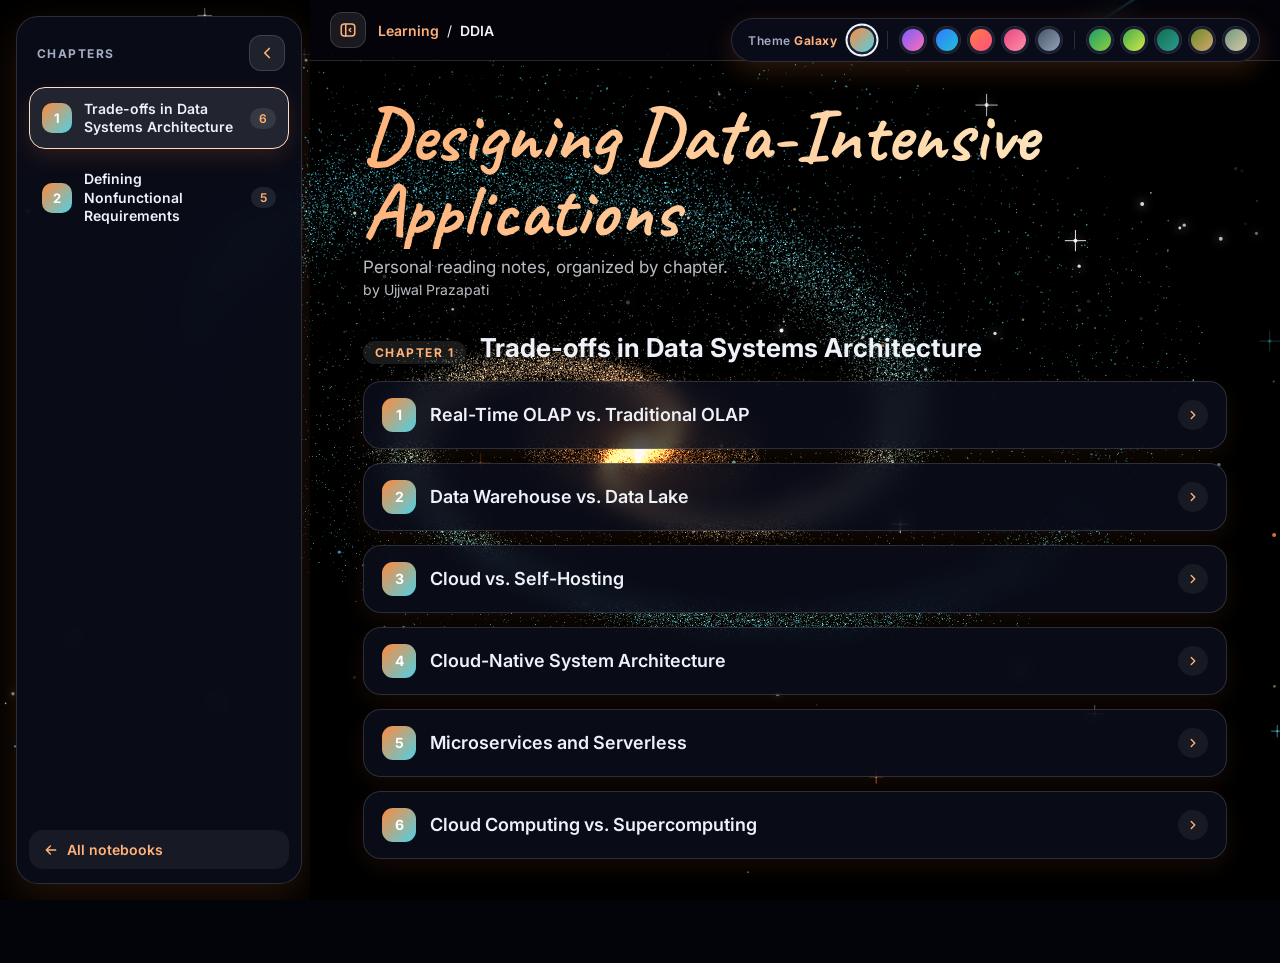
==== commit bfd248d8: "Add dark Galaxy theme with WebGL particle galaxy, make it the default" ====
--- a/docs/ddia/index.html
+++ b/docs/ddia/index.html
@@ -1,15 +1,15 @@
 <!DOCTYPE html>
-<html lang="en" data-theme="violet">
+<html lang="en" data-theme="galaxy">
 <head>
 <meta charset="UTF-8">
 <meta name="viewport" content="width=device-width, initial-scale=1">
-<meta name="color-scheme" content="light">
+<meta name="color-scheme" content="light dark">
 <title>Designing Data-Intensive Applications</title>
 <link rel="preconnect" href="https://fonts.googleapis.com">
 <link rel="preconnect" href="https://fonts.gstatic.com" crossorigin>
 <link rel="stylesheet" href="https://fonts.googleapis.com/css2?family=Caveat:wght@700&family=IBM+Plex+Mono:wght@400;500;600&family=Inter:wght@400;500;600;700&family=Kalam:wght@300;400;700&family=Source+Serif+4:wght@400;500;600&family=Space+Grotesk:wght@400;500;600;700&display=swap">
-<link rel="stylesheet" href="../assets/shared.css?v=4">
-<script src="../assets/shared.js?v=4"></script>
+<link rel="stylesheet" href="../assets/shared.css?v=5">
+<script src="../assets/shared.js?v=5"></script>
 <style>
   /* ---------- layout: collapsible sidebar + content ---------- */
   .app{--sbw:310px;display:grid;grid-template-columns:var(--sbw) minmax(0,1fr);min-height:100vh;
@@ -18,11 +18,11 @@
   .sidebar{position:sticky;top:0;height:100vh;align-self:start;overflow:hidden;min-width:0;z-index:30}
   .sb-inner{width:310px;height:100%;padding:16px 8px 16px 16px;transition:opacity .25s}
   .app.collapsed .sb-inner{opacity:0}
-  .sb-card{height:100%;display:flex;flex-direction:column;border-radius:22px;background:#ffffffd9;backdrop-filter:blur(14px);
+  .sb-card{height:100%;display:flex;flex-direction:column;border-radius:22px;background:var(--glass-strong);backdrop-filter:blur(14px);
     border:1px solid var(--line);box-shadow:0 14px 40px color-mix(in srgb,var(--a1) 14%,transparent);overflow:hidden}
   .sb-head{display:flex;align-items:center;justify-content:space-between;padding:18px 16px 10px 20px}
   .sb-title{font-size:12px;font-weight:700;letter-spacing:.12em;text-transform:uppercase;color:var(--muted)}
-  .icon-btn{display:grid;place-items:center;width:36px;height:36px;border-radius:12px;border:1px solid var(--line);background:#fff;
+  .icon-btn{display:grid;place-items:center;width:36px;height:36px;border-radius:12px;border:1px solid var(--line);background:var(--solid);
     color:var(--a1-ink);cursor:pointer;transition:transform .2s,box-shadow .2s,background .2s}
   .icon-btn:hover{background:var(--tint);box-shadow:0 6px 16px color-mix(in srgb,var(--a1) 20%,transparent)}
   .icon-btn:active{transform:scale(.92)}
@@ -40,7 +40,7 @@
   .chapter-link .num{flex:none;width:30px;height:30px;border-radius:10px;display:grid;place-items:center;font-weight:700;font-size:13px;color:#fff;
     background:linear-gradient(135deg,var(--a1),var(--a2))}
   .chapter-link .name{flex:1;font-size:14px;font-weight:600;line-height:1.3}
-  .chapter-link .count{flex:none;font-size:12px;font-weight:600;color:var(--a1-ink);background:#fff;border-radius:999px;padding:3px 9px}
+  .chapter-link .count{flex:none;font-size:12px;font-weight:600;color:var(--a1-ink);background:var(--solid);border-radius:999px;padding:3px 9px}
   .home-link{display:flex;align-items:center;gap:8px;margin:8px 12px 14px;padding:11px 14px;border-radius:14px;text-decoration:none;
     font-size:14px;font-weight:600;color:var(--a1-ink);background:var(--tint);transition:background .2s,transform .2s}
   .home-link:hover{background:var(--tint2);transform:translateX(-3px)}
@@ -48,7 +48,7 @@
 
   .content{min-width:0}
   .topbar{position:sticky;top:0;z-index:10;display:flex;align-items:center;gap:12px;padding:12px 20px;
-    background:#ffffff66;backdrop-filter:blur(12px);border-bottom:1px solid #ffffffa0}
+    background:var(--topbar);backdrop-filter:blur(12px);border-bottom:1px solid var(--line)}
   .crumbs{display:flex;align-items:center;gap:8px;font-size:14px;color:var(--ink)}
   .crumbs a{color:var(--a1-ink);font-weight:600;text-decoration:none}
   .crumbs a:hover{text-decoration:underline}
@@ -56,11 +56,11 @@
 
   .page{max-width:920px;margin:0 auto;padding:36px 28px 90px}
   .head h1{font-family:Caveat,cursive;font-weight:700;font-size:clamp(44px,6.4vw,76px);line-height:1;margin:0 0 8px;
-    background:linear-gradient(100deg,var(--a1-ink),var(--a1),var(--a2),var(--a1-ink));background-size:300% 100%;
+    background:var(--title-grad);background-size:300% 100%;
     -webkit-background-clip:text;background-clip:text;color:transparent;animation:shine 8s linear infinite;
-    filter:drop-shadow(0 2px 0 #ffffffcc) drop-shadow(0 6px 22px #ffffff99)}
+    filter:var(--title-filter)}
   @keyframes shine{to{background-position:300% 0}}
-  .head p{color:color-mix(in srgb,var(--ink) 78%,transparent);font-size:17px;text-shadow:0 1px 12px #ffffffaa}
+  .head p{color:color-mix(in srgb,var(--ink) 78%,transparent);font-size:17px;text-shadow:0 1px 12px var(--glow)}
   .head .by{margin-top:4px;font-size:14px}
 
   /* ---------- chapters and notes ---------- */
@@ -97,7 +97,7 @@
     /* the notes read these; outer values override each note's own :host defaults */
     --note-paper:color-mix(in srgb,var(--a1) 4%,#fffdf8);
     --note-rule:color-mix(in srgb,var(--a1) 13%,#fff);
-    --note-heading:var(--a1-ink);
+    --note-heading:color-mix(in srgb,var(--a1) 72%,black);
     --paper:var(--note-paper);--card:#fff;--ink:#1d1b2e;--ink-soft:#6b6880;
     --rule:color-mix(in srgb,var(--a1) 20%,#fff);--grid:color-mix(in srgb,var(--a1) 10%,#fff);--code-bg:color-mix(in srgb,var(--a1) 7%,#fff)}
   .state{color:var(--muted);padding:26px;text-align:center;font-size:14px}
--- a/docs/assets/shared.css
+++ b/docs/assets/shared.css
@@ -30,10 +30,17 @@
   --tint:color-mix(in srgb,var(--a1) 8%,white);
   --tint2:color-mix(in srgb,var(--a1) 13%,white);
   --card:#ffffffcc;
+  /* surface colors, switched by the dark Galaxy theme */
+  --solid:#fff; --glass-strong:#ffffffd9; --topbar:#ffffff66; --card-soft:#ffffff80;
+  --glow:#ffffffaa; --rule-soft:#ffffffb0; --swatch-ring:#fff;
+  --title-filter:drop-shadow(0 2px 0 #ffffffcc) drop-shadow(0 6px 22px #ffffff99);
+  --title-grad:linear-gradient(100deg,var(--a1-ink),var(--a1),var(--a2),var(--a1-ink));
+  --icon-bg:linear-gradient(135deg,var(--tint2),color-mix(in srgb,var(--a2) 18%,white));
 }
 *{box-sizing:border-box;margin:0}
 html{scroll-behavior:smooth}
-body{font-family:Inter,system-ui,sans-serif;color:var(--ink);background:var(--bg);min-height:100vh;overflow-x:hidden;position:relative}
+body{font-family:Inter,system-ui,sans-serif;color:var(--ink);background:var(--bg);min-height:100vh;overflow-x:hidden;position:relative;
+  transition:background-color .6s ease,color .6s ease}
 
 /* ---------- space background ---------- */
 .space{position:fixed;inset:0;z-index:-1;overflow:hidden;pointer-events:none;
@@ -90,14 +97,14 @@
 
 /* ---------- theme picker ---------- */
 .themes{position:fixed;top:18px;right:20px;z-index:40;display:flex;align-items:center;gap:12px;padding:8px 10px 8px 16px;
-  background:#ffffffd9;backdrop-filter:blur(12px);border:1px solid var(--line);border-radius:999px;
+  background:var(--glass-strong);backdrop-filter:blur(12px);border:1px solid var(--line);border-radius:999px;
   box-shadow:0 8px 26px color-mix(in srgb,var(--a1) 18%,transparent);animation:slideDown .8s cubic-bezier(.2,.8,.2,1) both .2s}
 @keyframes slideDown{from{opacity:0;transform:translateY(-18px)}}
 .themes-label{font-size:12px;font-weight:600;color:var(--muted);letter-spacing:.04em;min-width:58px}
 .themes-label b{color:var(--a1-ink);font-weight:700}
 .swatches{display:flex;align-items:center;gap:8px}
 .sw-sep{width:1px;height:18px;background:var(--line);margin:0 4px}
-.swatch{--s1:#7c5cff;--s2:#ff6fb5;width:26px;height:26px;border-radius:50%;border:2px solid #fff;cursor:pointer;padding:0;
+.swatch{--s1:#7c5cff;--s2:#ff6fb5;width:26px;height:26px;border-radius:50%;border:2px solid var(--swatch-ring);cursor:pointer;padding:0;
   background:linear-gradient(135deg,var(--s1),var(--s2));box-shadow:0 0 0 1px var(--line);
   transition:transform .2s cubic-bezier(.2,.8,.2,1),box-shadow .2s}
 .swatch:hover{transform:scale(1.18)}
@@ -141,3 +148,25 @@
   box-shadow:0 0 50px #ffffffb0,inset -8px -10px 22px #2a254044;animation:floaty 11s ease-in-out infinite 1.5s}
 @keyframes floaty{50%{transform:translateY(-14px)}}
 @media (max-width:700px){.space .giant{left:-14vmin;bottom:6vh;width:42vmin;height:42vmin}.space .lune{right:4vw;top:15vh;width:16vmin;height:16vmin}}
+
+/* ---------- Galaxy theme (dark): particle spiral galaxy on black ---------- */
+html[data-theme="galaxy"]{
+  color-scheme:dark;
+  --a1:#ff8a3d;--a2:#4fd1e6;--a3:#f2c46d;--a4:#8fe3d8;
+  --a1-ink:#ffb27a;
+  --ink:#eef1f8;--muted:#a3acc2;
+  --bg:#03040a;--line:#ffffff24;--tint:#ffffff0f;--tint2:#ffffff1a;
+  --card:#0e1120b3;--solid:#ffffff17;--glass-strong:#0b0e1cd9;--topbar:#05060fa6;--card-soft:#0e112066;
+  --glow:#000000b3;--rule-soft:#ffffff2e;--swatch-ring:#1b1f33;--title-filter:none;
+  --title-grad:linear-gradient(100deg,#ffb27a,#ffe2b8,#a6edf2,#4fd1e6,#ffb27a);
+  --icon-bg:linear-gradient(135deg,#ff8a3d40,#4fd1e640);
+}
+.space #galaxy{position:absolute;inset:0;width:100%;height:100%;display:none}
+html[data-theme="galaxy"] .space{background:radial-gradient(70% 55% at 50% 56%,#0a0e1d 0,#030409 62%,#000 100%)}
+html[data-theme="galaxy"] .space #galaxy{display:block}
+html[data-theme="galaxy"] .space .blob,
+html[data-theme="galaxy"] .space .galaxy,
+html[data-theme="galaxy"] .space .giant,
+html[data-theme="galaxy"] .space .lune,
+html[data-theme="galaxy"] .space .cosmos,
+html[data-theme="galaxy"] .space .veil{display:none}
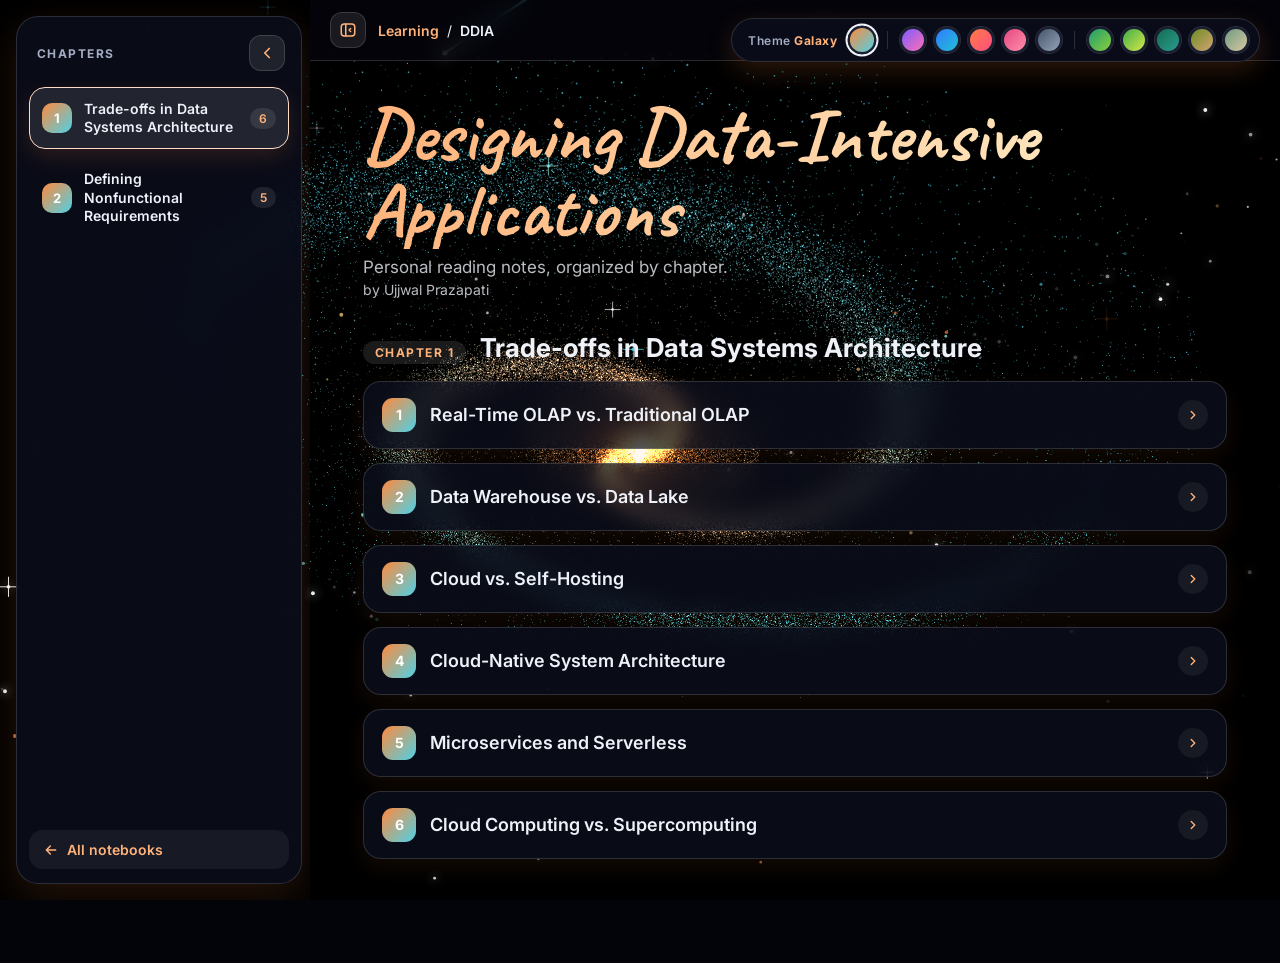
==== commit a021e3a0: "Notes: reliable open/close, sticky header, collapse button" ====
--- a/docs/ddia/index.html
+++ b/docs/ddia/index.html
@@ -88,10 +88,15 @@
   .chev svg{width:14px;height:14px}
   .note.expanded .chev{transform:rotate(90deg);background:var(--tint2)}
 
-  .note-wrap{display:grid;grid-template-rows:0fr;transition:grid-template-rows .45s cubic-bezier(.2,.8,.2,1)}
-  .note.expanded .note-wrap{grid-template-rows:1fr}
-  .note-inner{overflow:hidden;min-height:0;visibility:hidden;transition:visibility 0s linear .45s}
-  .note.expanded .note-inner{visibility:visible;transition-delay:0s}
+  .note{scroll-margin-top:76px}
+  .note.expanded .note-toggle{position:sticky;top:68px;z-index:6}
+  .note-wrap{display:none;height:0;overflow:hidden;transition:height .45s cubic-bezier(.2,.8,.2,1)}
+  .note-close{display:flex;align-items:center;justify-content:center;gap:8px;margin:14px auto 4px;padding:9px 18px;border-radius:999px;cursor:pointer;
+    font:inherit;font-size:14px;font-weight:600;color:var(--a1-ink);background:var(--solid);border:1px solid var(--line);
+    transition:transform .2s,box-shadow .2s,background .2s}
+  .note-close:hover{background:var(--tint2);transform:translateY(-2px);box-shadow:0 8px 20px color-mix(in srgb,var(--a1) 20%,transparent)}
+  .note-close:focus-visible{outline:3px solid var(--a1);outline-offset:3px}
+  .note-close svg{width:14px;height:14px}
   .note-host{margin:12px 2px 6px;border-radius:18px;overflow:hidden;border:1px solid var(--line);
     box-shadow:0 18px 44px color-mix(in srgb,var(--a1) 14%,transparent);
     /* the notes read these; outer values override each note's own :host defaults */
@@ -186,28 +191,48 @@
 
   // ---- Build the page from notes.json ----
   var CHEV = '<svg viewBox="0 0 24 24" fill="none" stroke="currentColor" stroke-width="2.4" stroke-linecap="round" stroke-linejoin="round" aria-hidden="true"><path d="M9 6l6 6-6 6"/></svg>';
+  var UP = '<svg viewBox="0 0 24 24" fill="none" stroke="currentColor" stroke-width="2.4" stroke-linecap="round" stroke-linejoin="round" aria-hidden="true"><path d="M6 15l6-6 6 6"/></svg>';
   function esc(s) { return String(s).replace(/[&<>"]/g, function (c) { return { '&': '&amp;', '<': '&lt;', '>': '&gt;', '"': '&quot;' }[c]; }); }
 
   function loadNote(host, file) {
-    if (host.dataset.loaded) return;
-    host.dataset.loaded = '1';
+    if (host._p) return host._p;
     host.innerHTML = '<div class="state">Loading...</div>';
-    fetch(file).then(function (r) { if (!r.ok) throw 0; return r.text(); }).then(function (html) {
+    host._p = fetch(file).then(function (r) { if (!r.ok) throw 0; return r.text(); }).then(function (html) {
       host.innerHTML = '';
       var root = host.attachShadow ? host.attachShadow({ mode: 'open' }) : host;
       root.innerHTML = html;
-    }).catch(function () { host.dataset.loaded = ''; host.innerHTML = '<div class="state">Could not load this note. Please try again.</div>'; });
+      host.dataset.ready = '1';
+    }).catch(function () { host._p = null; host.innerHTML = '<div class="state">Could not load this note. Please try again.</div>'; });
+    return host._p;
   }
 
   function showChapter(ci) {
     document.querySelectorAll('.chapter-link').forEach(function (l) { l.classList.toggle('active', l.dataset.chapter === String(ci)); });
     document.querySelectorAll('.chapter-panel').forEach(function (p) { p.classList.toggle('active', p.dataset.chapter === String(ci)); });
   }
+  // Opening and closing use explicit heights, so a closed note is always fully hidden.
   function setExpanded(section, on) {
+    var wrap = section.querySelector('.note-wrap'), host = section.querySelector('.note-host'), btn = section.querySelector('.note-toggle');
+    section._open = on;
+    clearTimeout(wrap._t);
     section.classList.toggle('expanded', on);
-    var btn = section.querySelector('.note-toggle');
     btn.setAttribute('aria-expanded', String(on));
-    if (on) loadNote(section.querySelector('.note-host'), section.dataset.file);
+    if (on) {
+      wrap.style.display = 'block';
+      if (!host.dataset.ready) wrap.style.height = 'auto';      // show "Loading..." at its natural size
+      loadNote(host, section.dataset.file).then(function () {
+        if (!section._open) return;                                // closed again while loading
+        wrap.style.height = wrap.offsetHeight + 'px';
+        void wrap.offsetHeight;
+        wrap.style.height = wrap.scrollHeight + 'px';
+        wrap._t = setTimeout(function () { wrap.style.height = 'auto'; }, 520);
+      });
+    } else {
+      wrap.style.height = wrap.offsetHeight + 'px';
+      void wrap.offsetHeight;
+      wrap.style.height = '0px';
+      wrap._t = setTimeout(function () { wrap.style.display = 'none'; }, 520);
+    }
   }
 
   fetch('notes.json').then(function (r) { return r.json(); }).then(function (data) {
@@ -230,7 +255,8 @@
           '<button type="button" class="note-toggle" aria-expanded="false" aria-controls="wrap' + gi + '">' +
           '<span class="note-num">' + (ni + 1) + '</span><span class="note-label">' + esc(n.title) + '</span>' +
           '<span class="chev">' + CHEV + '</span></button>' +
-          '<div class="note-wrap" id="wrap' + gi + '"><div class="note-inner"><div class="note-host"></div></div></div></section>';
+          '<div class="note-wrap" id="wrap' + gi + '"><div class="note-inner"><div class="note-host"></div>' +
+          '<button type="button" class="note-close">' + UP + 'Collapse note</button></div></div></section>';
         gi++;
       });
       panels += '</section>';
@@ -250,6 +276,14 @@
         var on = !section.classList.contains('expanded');
         setExpanded(section, on);
         if (on && history.replaceState) history.replaceState(null, '', '#' + section.id);
+      });
+    });
+
+    document.querySelectorAll('.note-close').forEach(function (b) {
+      b.addEventListener('click', function () {
+        var section = b.closest('.note');
+        setExpanded(section, false);
+        section.scrollIntoView({ behavior: 'smooth', block: 'start' });
       });
     });
 
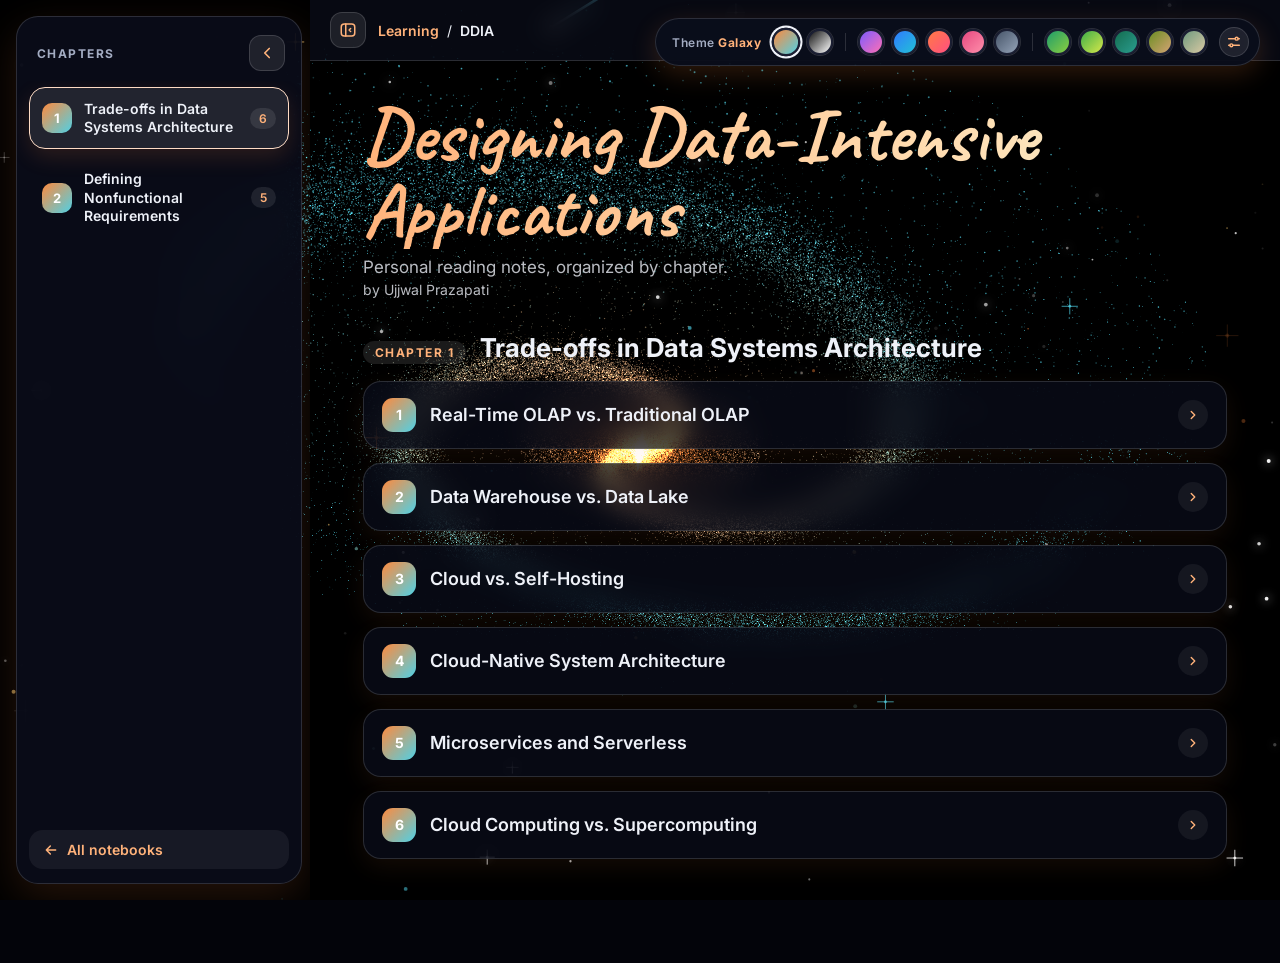
==== commit 14647030: "Sticks background, transparency slider, dark-glass notes for dark themes" ====
--- a/docs/ddia/index.html
+++ b/docs/ddia/index.html
@@ -8,8 +8,8 @@
 <link rel="preconnect" href="https://fonts.googleapis.com">
 <link rel="preconnect" href="https://fonts.gstatic.com" crossorigin>
 <link rel="stylesheet" href="https://fonts.googleapis.com/css2?family=Caveat:wght@700&family=IBM+Plex+Mono:wght@400;500;600&family=Inter:wght@400;500;600;700&family=Kalam:wght@300;400;700&family=Source+Serif+4:wght@400;500;600&family=Space+Grotesk:wght@400;500;600;700&display=swap">
-<link rel="stylesheet" href="../assets/shared.css?v=5">
-<script src="../assets/shared.js?v=5"></script>
+<link rel="stylesheet" href="../assets/shared.css?v=7">
+<script src="../assets/shared.js?v=6"></script>
 <style>
   /* ---------- layout: collapsible sidebar + content ---------- */
   .app{--sbw:310px;display:grid;grid-template-columns:var(--sbw) minmax(0,1fr);min-height:100vh;
@@ -18,7 +18,7 @@
   .sidebar{position:sticky;top:0;height:100vh;align-self:start;overflow:hidden;min-width:0;z-index:30}
   .sb-inner{width:310px;height:100%;padding:16px 8px 16px 16px;transition:opacity .25s}
   .app.collapsed .sb-inner{opacity:0}
-  .sb-card{height:100%;display:flex;flex-direction:column;border-radius:22px;background:var(--glass-strong);backdrop-filter:blur(14px);
+  .sb-card{height:100%;display:flex;flex-direction:column;border-radius:22px;background:var(--glass-strong);backdrop-filter:blur(calc(14px - var(--t) * 8px));
     border:1px solid var(--line);box-shadow:0 14px 40px color-mix(in srgb,var(--a1) 14%,transparent);overflow:hidden}
   .sb-head{display:flex;align-items:center;justify-content:space-between;padding:18px 16px 10px 20px}
   .sb-title{font-size:12px;font-weight:700;letter-spacing:.12em;text-transform:uppercase;color:var(--muted)}
@@ -73,7 +73,7 @@
   .chapter-head h2{font-size:clamp(20px,3vw,26px);line-height:1.25}
   .note{margin-bottom:14px}
   .note-toggle{display:flex;align-items:center;gap:14px;width:100%;text-align:left;font:inherit;padding:16px 18px;cursor:pointer;
-    border-radius:18px;border:1px solid var(--line);background:var(--card);backdrop-filter:blur(10px);color:var(--ink);
+    border-radius:18px;border:1px solid var(--line);background:var(--card);backdrop-filter:blur(calc(12px - var(--t) * 8px));color:var(--ink);
     box-shadow:0 8px 24px color-mix(in srgb,var(--a1) 8%,transparent);
     transition:transform .25s cubic-bezier(.2,.8,.2,1),box-shadow .25s,border-color .25s}
   .note-toggle:hover{transform:translateY(-3px);border-color:color-mix(in srgb,var(--a1) 38%,white);
@@ -98,13 +98,19 @@
   .note-close:focus-visible{outline:3px solid var(--a1);outline-offset:3px}
   .note-close svg{width:14px;height:14px}
   .note-host{margin:12px 2px 6px;border-radius:18px;overflow:hidden;border:1px solid var(--line);
-    box-shadow:0 18px 44px color-mix(in srgb,var(--a1) 14%,transparent);
-    /* the notes read these; outer values override each note's own :host defaults */
-    --note-paper:color-mix(in srgb,var(--a1) 4%,#fffdf8);
+    box-shadow:0 18px 44px color-mix(in srgb,var(--a1) 14%,transparent);backdrop-filter:blur(calc(var(--t) * 14px))}
+  /* light themes: light paper (the note files read these variables) */
+  .note-host:not(.dark){
+    --note-paper:color-mix(in srgb,color-mix(in srgb,var(--a1) 4%,#fffdf8) calc(100% - var(--t) * 40%),transparent);
     --note-rule:color-mix(in srgb,var(--a1) 13%,#fff);
     --note-heading:color-mix(in srgb,var(--a1) 72%,black);
     --paper:var(--note-paper);--card:#fff;--ink:#1d1b2e;--ink-soft:#6b6880;
     --rule:color-mix(in srgb,var(--a1) 20%,#fff);--grid:color-mix(in srgb,var(--a1) 10%,#fff);--code-bg:color-mix(in srgb,var(--a1) 7%,#fff)}
+  /* dark themes: dark glass paper; each note file supplies its own :host(.dark) palette */
+  .note-host.dark{
+    --note-paper:color-mix(in srgb,#0b0e1c calc(90% - var(--t) * 74%),transparent);
+    --note-rule:#ffffff0f;--note-heading:var(--a1-ink);
+    backdrop-filter:blur(calc(10px - var(--t) * 7px))}
   .state{color:var(--muted);padding:26px;text-align:center;font-size:14px}
 
   /* ---------- small screens: sidebar becomes a drawer ---------- */
@@ -235,6 +241,13 @@
     }
   }
 
+  // dark themes get the notes' dark-glass palette
+  function syncNoteTheme() {
+    var th = document.documentElement.dataset.theme, dark = th === 'galaxy' || th === 'sticks';
+    document.querySelectorAll('.note-host').forEach(function (h) { h.classList.toggle('dark', dark); });
+  }
+  new MutationObserver(syncNoteTheme).observe(document.documentElement, { attributes: true, attributeFilter: ['data-theme'] });
+
   fetch('notes.json').then(function (r) { return r.json(); }).then(function (data) {
     $('bookTitle').textContent = data.title;
     $('bookSub').textContent = data.subtitle || '';
@@ -264,6 +277,7 @@
     $('chapterNav').innerHTML = nav;
     $('panels').innerHTML = panels;
 
+    syncNoteTheme();
     document.querySelectorAll('.chapter-link').forEach(function (l) {
       l.addEventListener('click', function () {
         showChapter(l.dataset.chapter);
--- a/docs/assets/shared.css
+++ b/docs/assets/shared.css
@@ -29,9 +29,15 @@
   --line:color-mix(in srgb,var(--a1) 14%,white);
   --tint:color-mix(in srgb,var(--a1) 8%,white);
   --tint2:color-mix(in srgb,var(--a1) 13%,white);
-  --card:#ffffffcc;
-  /* surface colors, switched by the dark Galaxy theme */
-  --solid:#fff; --glass-strong:#ffffffd9; --topbar:#ffffff66; --card-soft:#ffffff80;
+  /* surfaces: a base color plus an opacity that the transparency slider (--t, 0..1) lowers */
+  --t:0;
+  --surf:#ffffff; --k-card:80%; --k-strong:85%; --k-top:40%; --k-soft:50%;
+  --card:color-mix(in srgb,var(--surf) calc(var(--k-card) * (1 - var(--t) * .8)),transparent);
+  --glass-strong:color-mix(in srgb,var(--surf) calc(var(--k-strong) * (1 - var(--t) * .8)),transparent);
+  --topbar:color-mix(in srgb,var(--surf) calc(var(--k-top) * (1 - var(--t) * .8)),transparent);
+  --card-soft:color-mix(in srgb,var(--surf) calc(var(--k-soft) * (1 - var(--t) * .8)),transparent);
+  --pill:color-mix(in srgb,var(--surf) 88%,transparent);
+  --solid:#fff;
   --glow:#ffffffaa; --rule-soft:#ffffffb0; --swatch-ring:#fff;
   --title-filter:drop-shadow(0 2px 0 #ffffffcc) drop-shadow(0 6px 22px #ffffff99);
   --title-grad:linear-gradient(100deg,var(--a1-ink),var(--a1),var(--a2),var(--a1-ink));
@@ -97,7 +103,7 @@
 
 /* ---------- theme picker ---------- */
 .themes{position:fixed;top:18px;right:20px;z-index:40;display:flex;align-items:center;gap:12px;padding:8px 10px 8px 16px;
-  background:var(--glass-strong);backdrop-filter:blur(12px);border:1px solid var(--line);border-radius:999px;
+  background:var(--pill);backdrop-filter:blur(12px);border:1px solid var(--line);border-radius:999px;
   box-shadow:0 8px 26px color-mix(in srgb,var(--a1) 18%,transparent);animation:slideDown .8s cubic-bezier(.2,.8,.2,1) both .2s}
 @keyframes slideDown{from{opacity:0;transform:translateY(-18px)}}
 .themes-label{font-size:12px;font-weight:600;color:var(--muted);letter-spacing:.04em;min-width:58px}
@@ -149,24 +155,49 @@
 @keyframes floaty{50%{transform:translateY(-14px)}}
 @media (max-width:700px){.space .giant{left:-14vmin;bottom:6vh;width:42vmin;height:42vmin}.space .lune{right:4vw;top:15vh;width:16vmin;height:16vmin}}
 
-/* ---------- Galaxy theme (dark): particle spiral galaxy on black ---------- */
+/* ---------- dark themes: Galaxy (particle spiral) and Sticks (moving white sticks) ---------- */
+html[data-theme="galaxy"],html[data-theme="sticks"]{
+  color-scheme:dark;
+  --ink:#eef1f8;--muted:#a3acc2;
+  --bg:#03040a;--line:#ffffff24;--tint:#ffffff0f;--tint2:#ffffff1a;
+  --surf:#0b0e1c;--k-card:70%;--k-strong:85%;--k-top:65%;--k-soft:40%;--solid:#ffffff17;
+  --glow:#000000b3;--rule-soft:#ffffff2e;--swatch-ring:#1b1f33;--title-filter:none;
+}
 html[data-theme="galaxy"]{
-  color-scheme:dark;
   --a1:#ff8a3d;--a2:#4fd1e6;--a3:#f2c46d;--a4:#8fe3d8;
   --a1-ink:#ffb27a;
-  --ink:#eef1f8;--muted:#a3acc2;
-  --bg:#03040a;--line:#ffffff24;--tint:#ffffff0f;--tint2:#ffffff1a;
-  --card:#0e1120b3;--solid:#ffffff17;--glass-strong:#0b0e1cd9;--topbar:#05060fa6;--card-soft:#0e112066;
-  --glow:#000000b3;--rule-soft:#ffffff2e;--swatch-ring:#1b1f33;--title-filter:none;
   --title-grad:linear-gradient(100deg,#ffb27a,#ffe2b8,#a6edf2,#4fd1e6,#ffb27a);
   --icon-bg:linear-gradient(135deg,#ff8a3d40,#4fd1e640);
 }
+html[data-theme="sticks"]{
+  --a1:#dfe6f5;--a2:#8fa3c8;--a3:#ffffff;--a4:#7cc7ff;
+  --a1-ink:#f1f5ff;
+  --title-grad:linear-gradient(100deg,#ffffff,#b9c6e4,#ffffff,#7cc7ff,#ffffff);
+  --icon-bg:linear-gradient(135deg,#ffffff26,#7cc7ff30);
+}
 .space #galaxy{position:absolute;inset:0;width:100%;height:100%;display:none}
 html[data-theme="galaxy"] .space{background:radial-gradient(70% 55% at 50% 56%,#0a0e1d 0,#030409 62%,#000 100%)}
+html[data-theme="sticks"] .space{background:#000}
 html[data-theme="galaxy"] .space #galaxy{display:block}
-html[data-theme="galaxy"] .space .blob,
-html[data-theme="galaxy"] .space .galaxy,
-html[data-theme="galaxy"] .space .giant,
-html[data-theme="galaxy"] .space .lune,
-html[data-theme="galaxy"] .space .cosmos,
-html[data-theme="galaxy"] .space .veil{display:none}
+html[data-theme="galaxy"] .space .blob,html[data-theme="sticks"] .space .blob,
+html[data-theme="galaxy"] .space .galaxy,html[data-theme="sticks"] .space .galaxy,
+html[data-theme="galaxy"] .space .giant,html[data-theme="sticks"] .space .giant,
+html[data-theme="galaxy"] .space .lune,html[data-theme="sticks"] .space .lune,
+html[data-theme="galaxy"] .space .cosmos,html[data-theme="sticks"] .space .cosmos,
+html[data-theme="galaxy"] .space .veil,html[data-theme="sticks"] .space .veil{display:none}
+
+/* ---------- appearance panel (transparency slider) ---------- */
+.themes-more{flex:none;width:30px;height:30px;border-radius:50%;border:1px solid var(--line);background:var(--solid);color:var(--a1-ink);
+  display:grid;place-items:center;cursor:pointer;padding:0;transition:transform .2s,background .2s}
+.themes-more:hover{transform:rotate(30deg) scale(1.08)}
+.themes-more:focus-visible{outline:3px solid var(--a1);outline-offset:3px}
+.themes-more svg{width:16px;height:16px}
+.themes-panel{position:absolute;right:0;top:calc(100% + 10px);width:min(320px,86vw);padding:16px 18px 14px;border-radius:18px;
+  background:color-mix(in srgb,var(--surf) 95%,transparent);backdrop-filter:blur(16px);border:1px solid var(--line);box-shadow:0 20px 44px #00000030;
+  opacity:0;transform:translateY(-8px);pointer-events:none;transition:opacity .2s,transform .2s;color:var(--ink)}
+.themes-panel.open{opacity:1;transform:none;pointer-events:auto}
+.themes-panel label{display:flex;justify-content:space-between;align-items:center;font-size:13px;font-weight:600}
+.themes-panel output{font-variant-numeric:tabular-nums;color:var(--a1-ink)}
+.themes-panel input[type=range]{width:100%;margin:12px 0 6px;accent-color:var(--a1);cursor:pointer}
+.themes-panel .hint{font-size:12px;line-height:1.45;color:var(--muted)}
+.themes-panel .reset{margin-top:10px;font:inherit;font-size:12px;font-weight:600;color:var(--a1-ink);background:none;border:0;padding:0;cursor:pointer;text-decoration:underline}
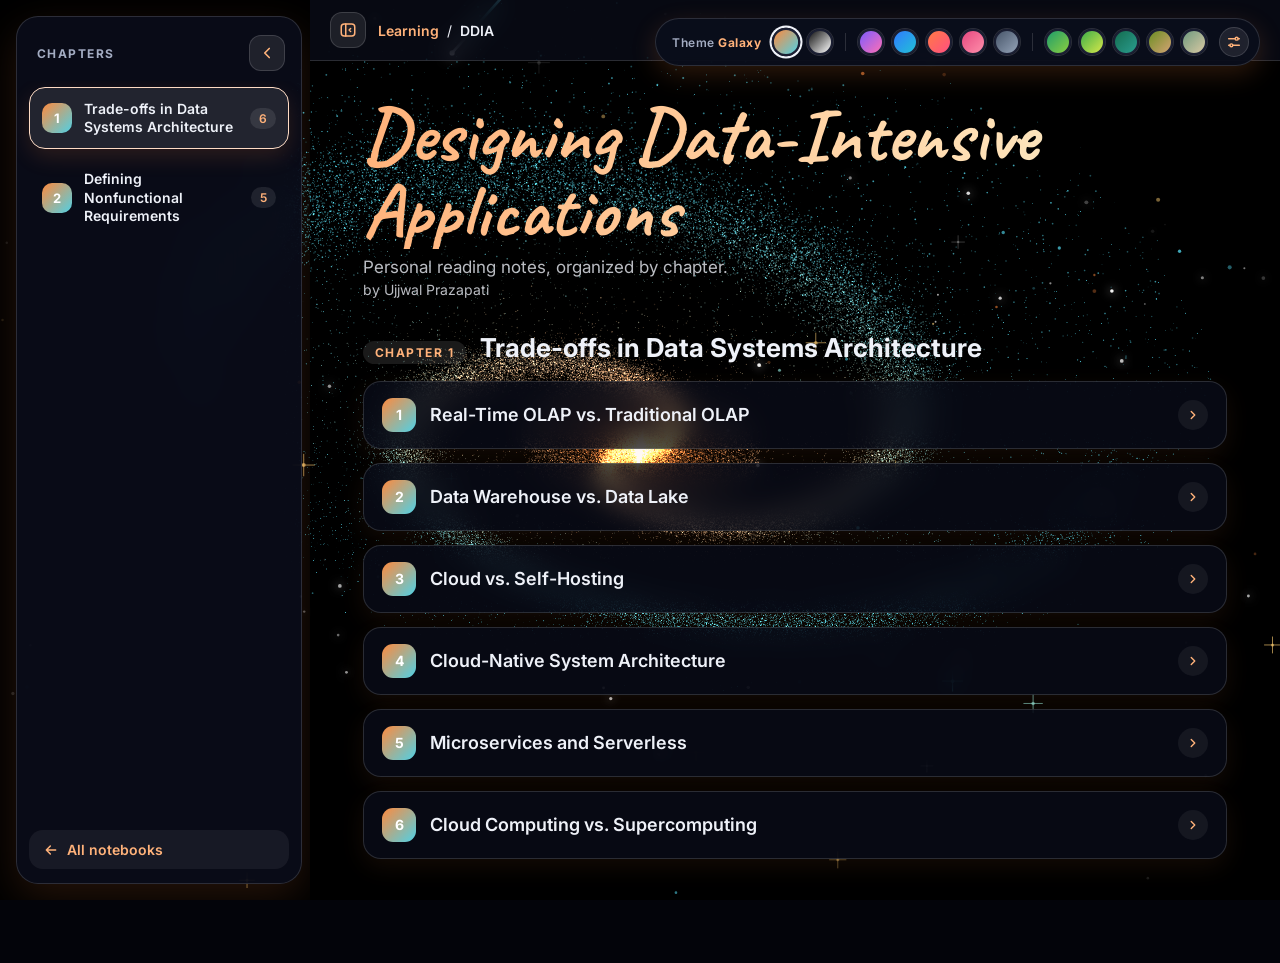
==== commit 53b8828c: "Sticks: orbit around the center on concentric rings" ====
--- a/docs/ddia/index.html
+++ b/docs/ddia/index.html
@@ -8,7 +8,7 @@
 <link rel="preconnect" href="https://fonts.googleapis.com">
 <link rel="preconnect" href="https://fonts.gstatic.com" crossorigin>
 <link rel="stylesheet" href="https://fonts.googleapis.com/css2?family=Caveat:wght@700&family=IBM+Plex+Mono:wght@400;500;600&family=Inter:wght@400;500;600;700&family=Kalam:wght@300;400;700&family=Source+Serif+4:wght@400;500;600&family=Space+Grotesk:wght@400;500;600;700&display=swap">
-<link rel="stylesheet" href="../assets/shared.css?v=7">
+<link rel="stylesheet" href="../assets/shared.css?v=8">
 <script src="../assets/shared.js?v=6"></script>
 <style>
   /* ---------- layout: collapsible sidebar + content ---------- */
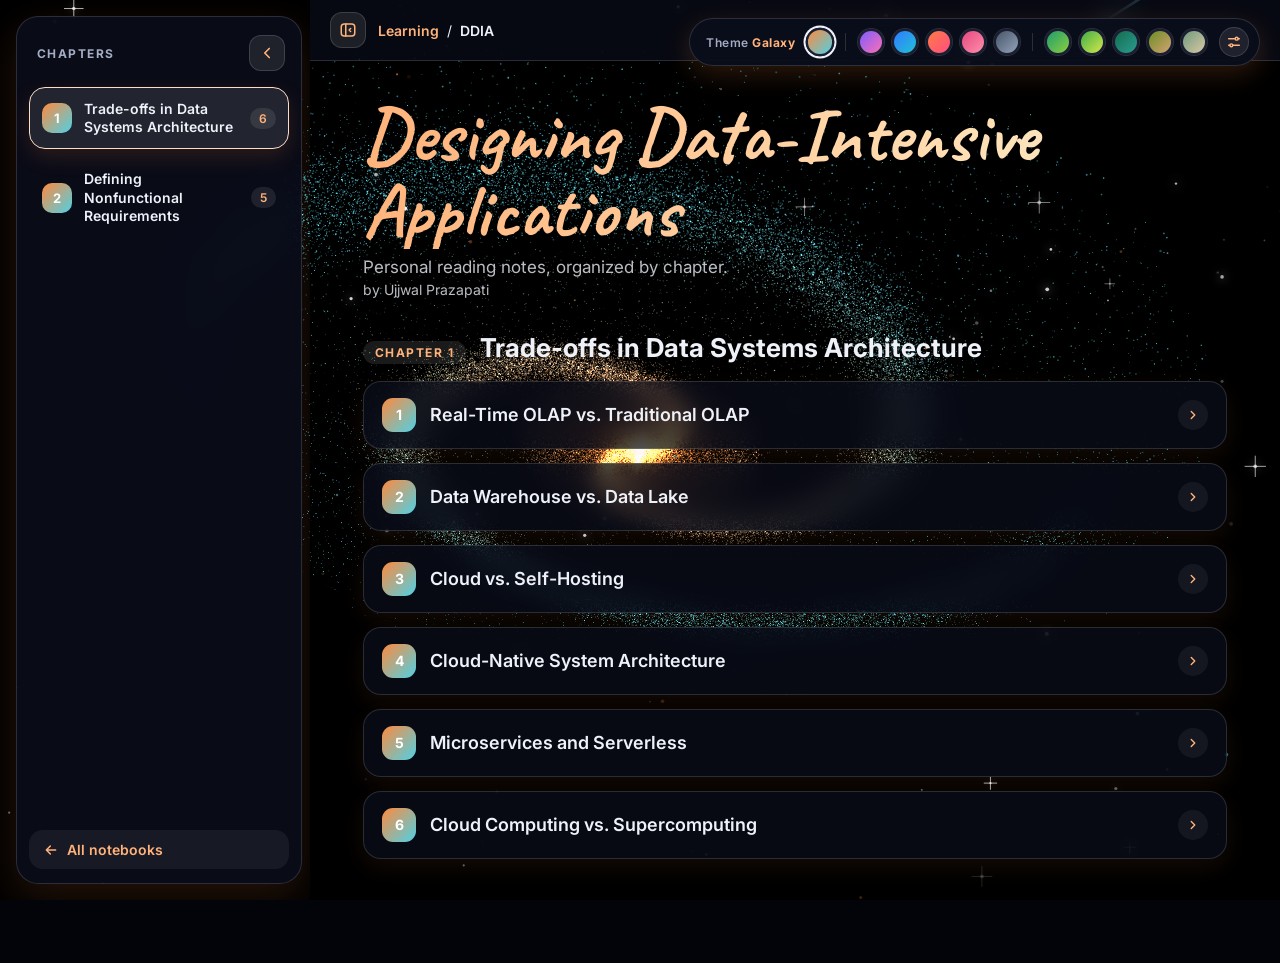
==== commit 2edec4c2: "Remove Sticks theme, keep transparency slider" ====
--- a/docs/ddia/index.html
+++ b/docs/ddia/index.html
@@ -8,7 +8,7 @@
 <link rel="preconnect" href="https://fonts.googleapis.com">
 <link rel="preconnect" href="https://fonts.gstatic.com" crossorigin>
 <link rel="stylesheet" href="https://fonts.googleapis.com/css2?family=Caveat:wght@700&family=IBM+Plex+Mono:wght@400;500;600&family=Inter:wght@400;500;600;700&family=Kalam:wght@300;400;700&family=Source+Serif+4:wght@400;500;600&family=Space+Grotesk:wght@400;500;600;700&display=swap">
-<link rel="stylesheet" href="../assets/shared.css?v=8">
+<link rel="stylesheet" href="../assets/shared.css?v=9">
 <script src="../assets/shared.js?v=6"></script>
 <style>
   /* ---------- layout: collapsible sidebar + content ---------- */
@@ -243,7 +243,7 @@
 
   // dark themes get the notes' dark-glass palette
   function syncNoteTheme() {
-    var th = document.documentElement.dataset.theme, dark = th === 'galaxy' || th === 'sticks';
+    var th = document.documentElement.dataset.theme, dark = th === 'galaxy';
     document.querySelectorAll('.note-host').forEach(function (h) { h.classList.toggle('dark', dark); });
   }
   new MutationObserver(syncNoteTheme).observe(document.documentElement, { attributes: true, attributeFilter: ['data-theme'] });
--- a/docs/assets/shared.css
+++ b/docs/assets/shared.css
@@ -155,36 +155,27 @@
 @keyframes floaty{50%{transform:translateY(-14px)}}
 @media (max-width:700px){.space .giant{left:-14vmin;bottom:6vh;width:42vmin;height:42vmin}.space .lune{right:4vw;top:15vh;width:16vmin;height:16vmin}}
 
-/* ---------- dark themes: Galaxy (particle spiral) and Sticks (moving white sticks) ---------- */
-html[data-theme="galaxy"],html[data-theme="sticks"]{
+/* ---------- Galaxy theme (dark): particle spiral galaxy on black ---------- */
+html[data-theme="galaxy"]{
   color-scheme:dark;
+  --a1:#ff8a3d;--a2:#4fd1e6;--a3:#f2c46d;--a4:#8fe3d8;
+  --a1-ink:#ffb27a;
   --ink:#eef1f8;--muted:#a3acc2;
   --bg:#03040a;--line:#ffffff24;--tint:#ffffff0f;--tint2:#ffffff1a;
   --surf:#0b0e1c;--k-card:70%;--k-strong:85%;--k-top:65%;--k-soft:40%;--solid:#ffffff17;
   --glow:#000000b3;--rule-soft:#ffffff2e;--swatch-ring:#1b1f33;--title-filter:none;
-}
-html[data-theme="galaxy"]{
-  --a1:#ff8a3d;--a2:#4fd1e6;--a3:#f2c46d;--a4:#8fe3d8;
-  --a1-ink:#ffb27a;
   --title-grad:linear-gradient(100deg,#ffb27a,#ffe2b8,#a6edf2,#4fd1e6,#ffb27a);
   --icon-bg:linear-gradient(135deg,#ff8a3d40,#4fd1e640);
 }
-html[data-theme="sticks"]{
-  --a1:#dfe6f5;--a2:#8fa3c8;--a3:#ffffff;--a4:#7cc7ff;
-  --a1-ink:#f1f5ff;
-  --title-grad:linear-gradient(100deg,#ffffff,#b9c6e4,#ffffff,#7cc7ff,#ffffff);
-  --icon-bg:linear-gradient(135deg,#ffffff26,#7cc7ff30);
-}
 .space #galaxy{position:absolute;inset:0;width:100%;height:100%;display:none}
 html[data-theme="galaxy"] .space{background:radial-gradient(70% 55% at 50% 56%,#0a0e1d 0,#030409 62%,#000 100%)}
-html[data-theme="sticks"] .space{background:#000}
 html[data-theme="galaxy"] .space #galaxy{display:block}
-html[data-theme="galaxy"] .space .blob,html[data-theme="sticks"] .space .blob,
-html[data-theme="galaxy"] .space .galaxy,html[data-theme="sticks"] .space .galaxy,
-html[data-theme="galaxy"] .space .giant,html[data-theme="sticks"] .space .giant,
-html[data-theme="galaxy"] .space .lune,html[data-theme="sticks"] .space .lune,
-html[data-theme="galaxy"] .space .cosmos,html[data-theme="sticks"] .space .cosmos,
-html[data-theme="galaxy"] .space .veil,html[data-theme="sticks"] .space .veil{display:none}
+html[data-theme="galaxy"] .space .blob,
+html[data-theme="galaxy"] .space .galaxy,
+html[data-theme="galaxy"] .space .giant,
+html[data-theme="galaxy"] .space .lune,
+html[data-theme="galaxy"] .space .cosmos,
+html[data-theme="galaxy"] .space .veil{display:none}
 
 /* ---------- appearance panel (transparency slider) ---------- */
 .themes-more{flex:none;width:30px;height:30px;border-radius:50%;border:1px solid var(--line);background:var(--solid);color:var(--a1-ink);
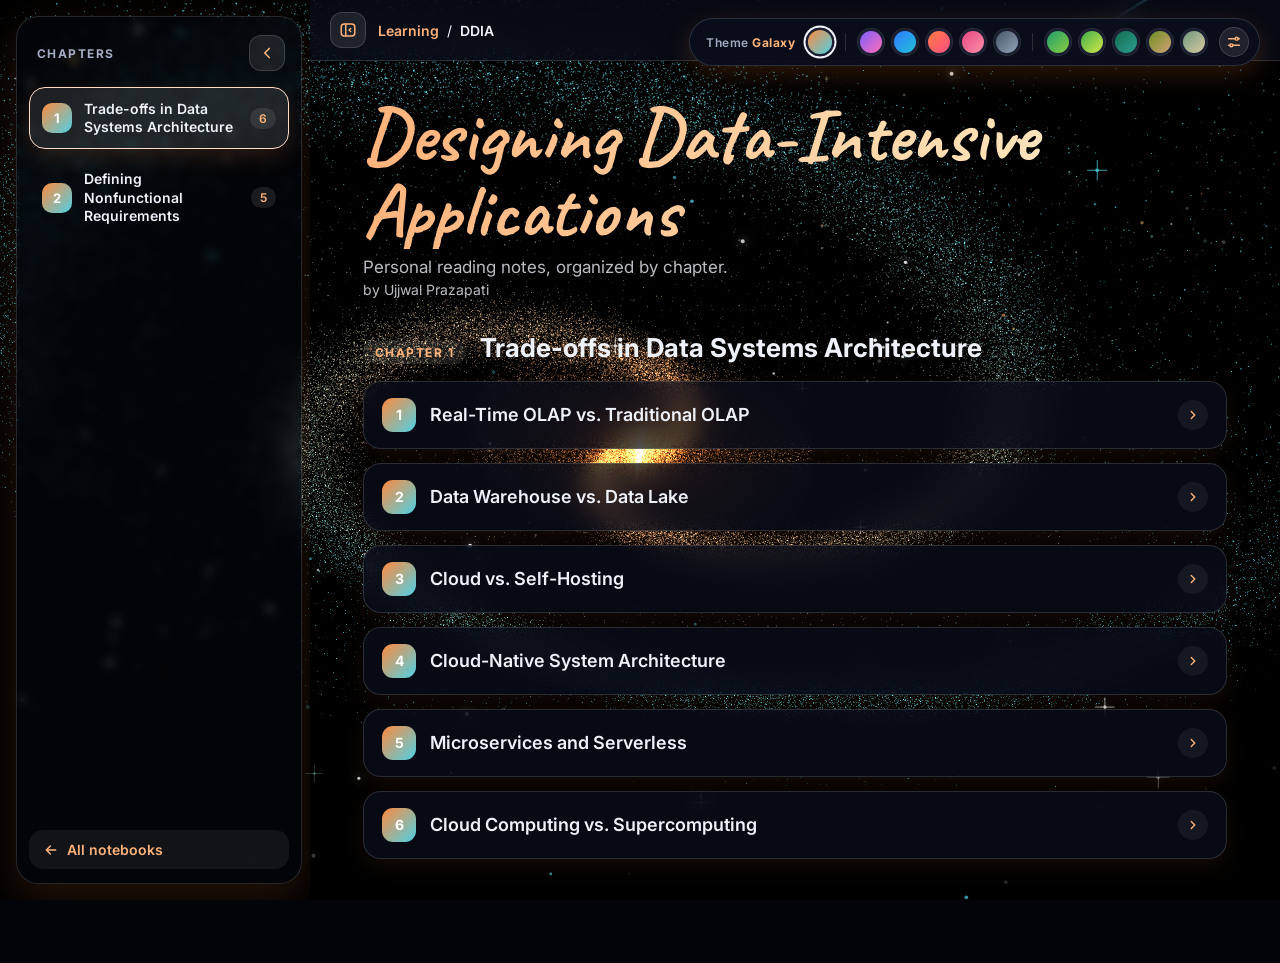
==== commit 010a7669: "Galaxy: larger, behind chapters pane; remove Next notebook panel" ====
--- a/docs/ddia/index.html
+++ b/docs/ddia/index.html
@@ -8,7 +8,7 @@
 <link rel="preconnect" href="https://fonts.googleapis.com">
 <link rel="preconnect" href="https://fonts.gstatic.com" crossorigin>
 <link rel="stylesheet" href="https://fonts.googleapis.com/css2?family=Caveat:wght@700&family=IBM+Plex+Mono:wght@400;500;600&family=Inter:wght@400;500;600;700&family=Kalam:wght@300;400;700&family=Source+Serif+4:wght@400;500;600&family=Space+Grotesk:wght@400;500;600;700&display=swap">
-<link rel="stylesheet" href="../assets/shared.css?v=9">
+<link rel="stylesheet" href="../assets/shared.css?v=10">
 <script src="../assets/shared.js?v=6"></script>
 <style>
   /* ---------- layout: collapsible sidebar + content ---------- */
@@ -18,7 +18,7 @@
   .sidebar{position:sticky;top:0;height:100vh;align-self:start;overflow:hidden;min-width:0;z-index:30}
   .sb-inner{width:310px;height:100%;padding:16px 8px 16px 16px;transition:opacity .25s}
   .app.collapsed .sb-inner{opacity:0}
-  .sb-card{height:100%;display:flex;flex-direction:column;border-radius:22px;background:var(--glass-strong);backdrop-filter:blur(calc(14px - var(--t) * 8px));
+  .sb-card{height:100%;display:flex;flex-direction:column;border-radius:22px;background:color-mix(in srgb,var(--surf) calc(var(--k-side) * (1 - var(--t) * .8)),transparent);backdrop-filter:blur(calc(var(--side-blur) - var(--t) * 3px));
     border:1px solid var(--line);box-shadow:0 14px 40px color-mix(in srgb,var(--a1) 14%,transparent);overflow:hidden}
   .sb-head{display:flex;align-items:center;justify-content:space-between;padding:18px 16px 10px 20px}
   .sb-title{font-size:12px;font-weight:700;letter-spacing:.12em;text-transform:uppercase;color:var(--muted)}
--- a/docs/assets/shared.css
+++ b/docs/assets/shared.css
@@ -37,6 +37,7 @@
   --topbar:color-mix(in srgb,var(--surf) calc(var(--k-top) * (1 - var(--t) * .8)),transparent);
   --card-soft:color-mix(in srgb,var(--surf) calc(var(--k-soft) * (1 - var(--t) * .8)),transparent);
   --pill:color-mix(in srgb,var(--surf) 88%,transparent);
+  --k-side:85%; --side-blur:14px;
   --solid:#fff;
   --glow:#ffffffaa; --rule-soft:#ffffffb0; --swatch-ring:#fff;
   --title-filter:drop-shadow(0 2px 0 #ffffffcc) drop-shadow(0 6px 22px #ffffff99);
@@ -164,6 +165,7 @@
   --bg:#03040a;--line:#ffffff24;--tint:#ffffff0f;--tint2:#ffffff1a;
   --surf:#0b0e1c;--k-card:70%;--k-strong:85%;--k-top:65%;--k-soft:40%;--solid:#ffffff17;
   --glow:#000000b3;--rule-soft:#ffffff2e;--swatch-ring:#1b1f33;--title-filter:none;
+  --k-side:30%;--side-blur:4px;
   --title-grad:linear-gradient(100deg,#ffb27a,#ffe2b8,#a6edf2,#4fd1e6,#ffb27a);
   --icon-bg:linear-gradient(135deg,#ff8a3d40,#4fd1e640);
 }
